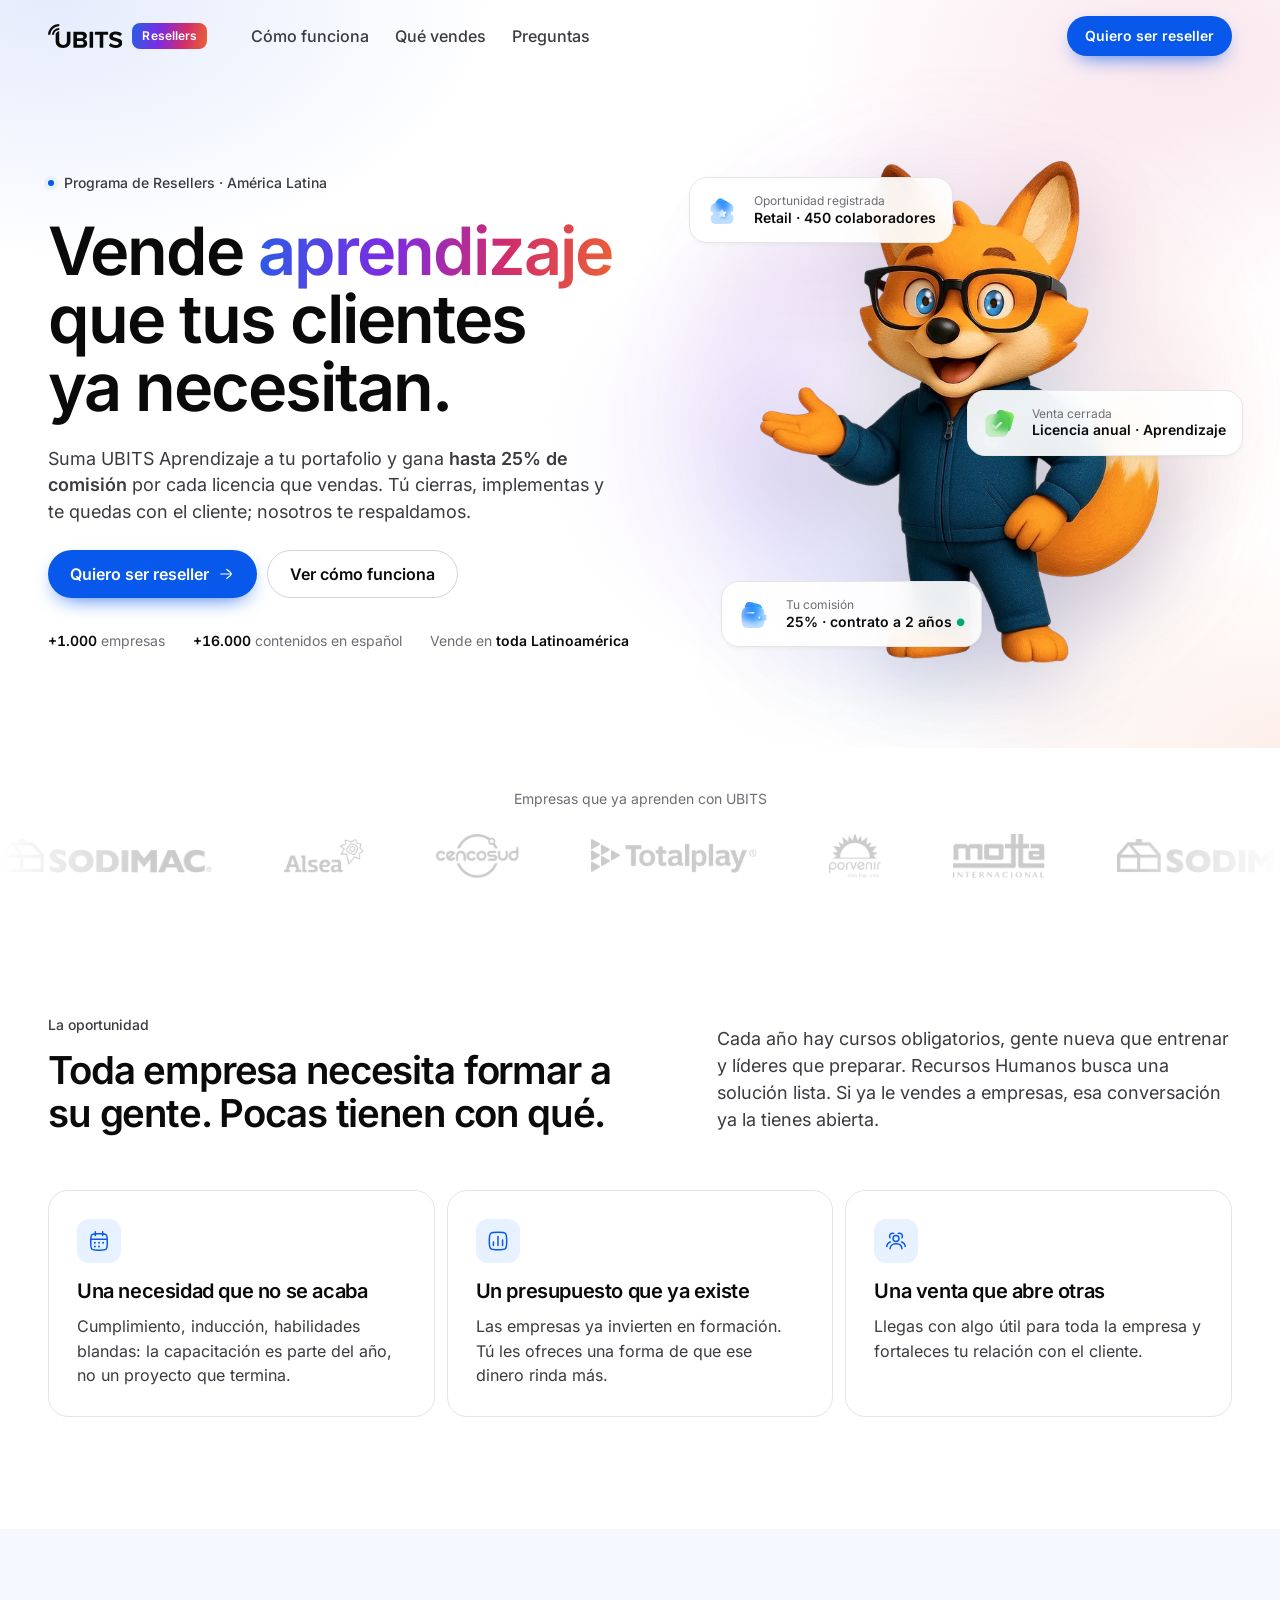
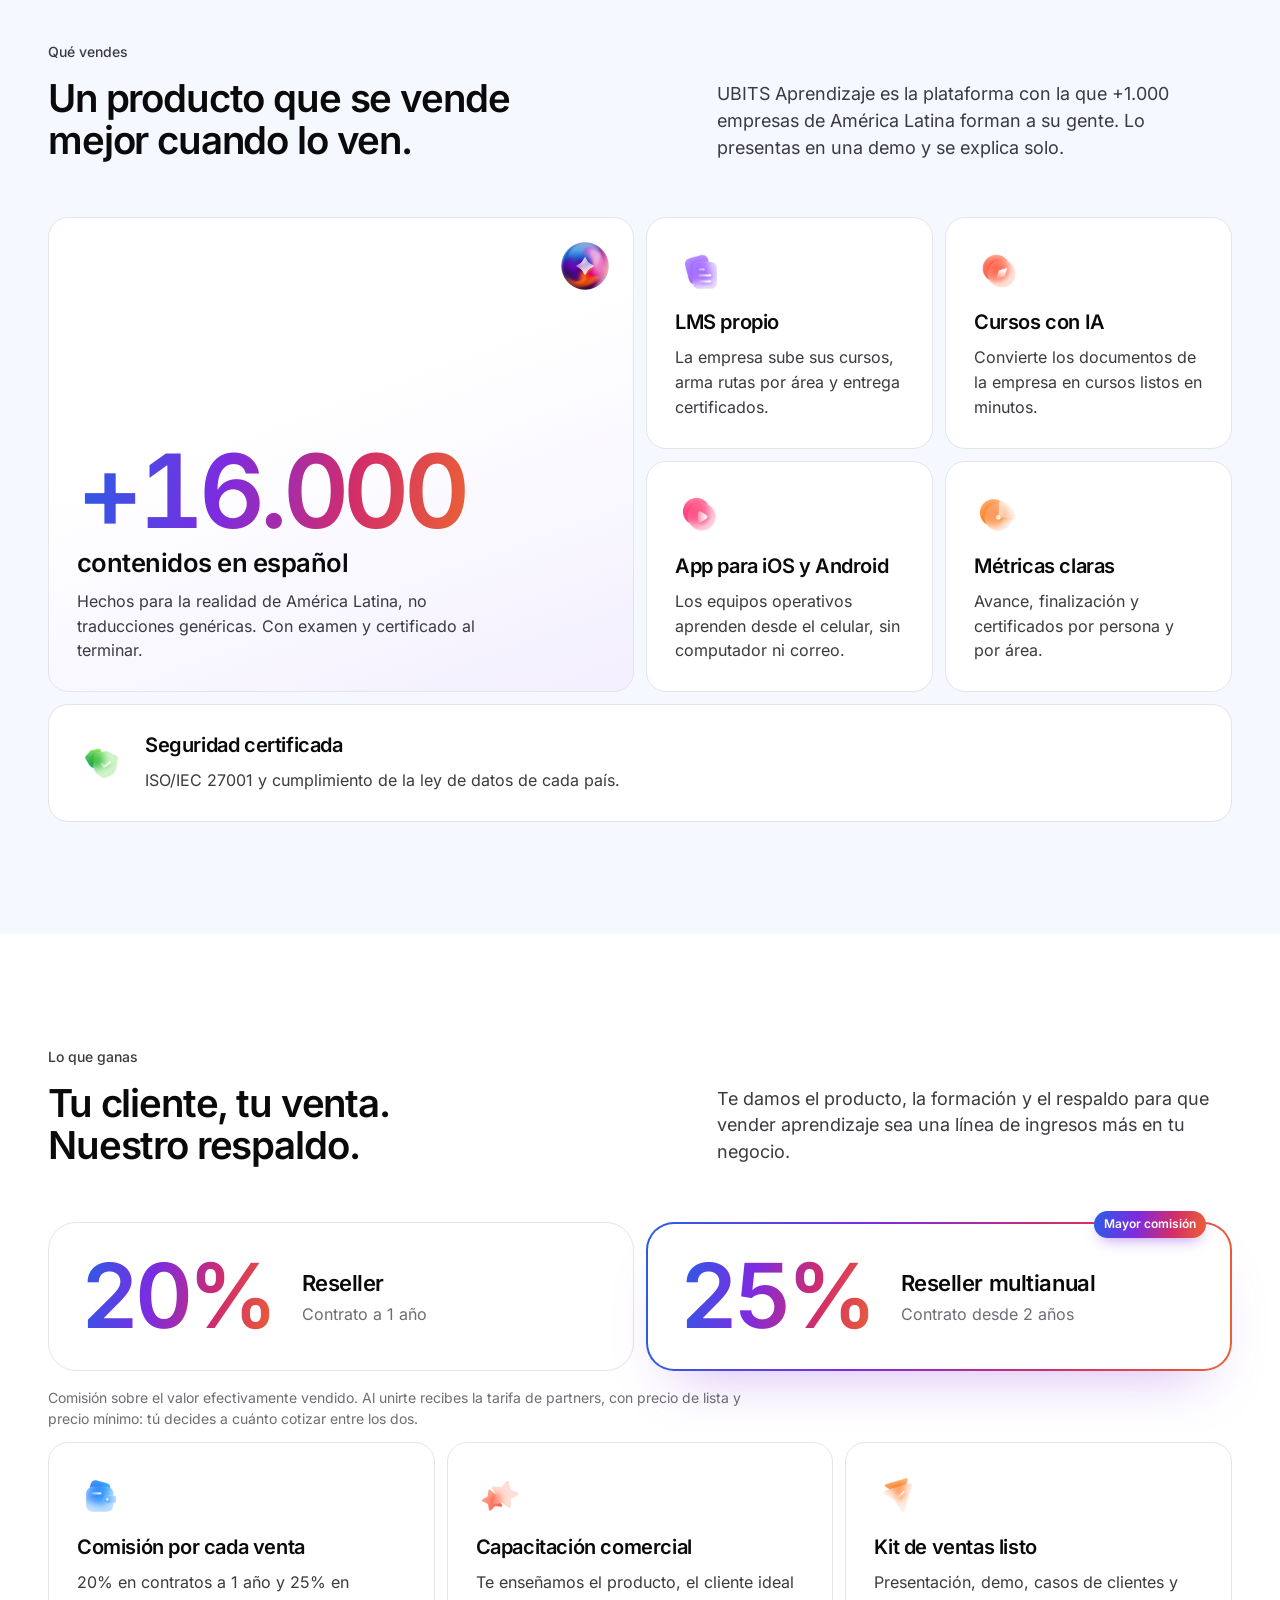
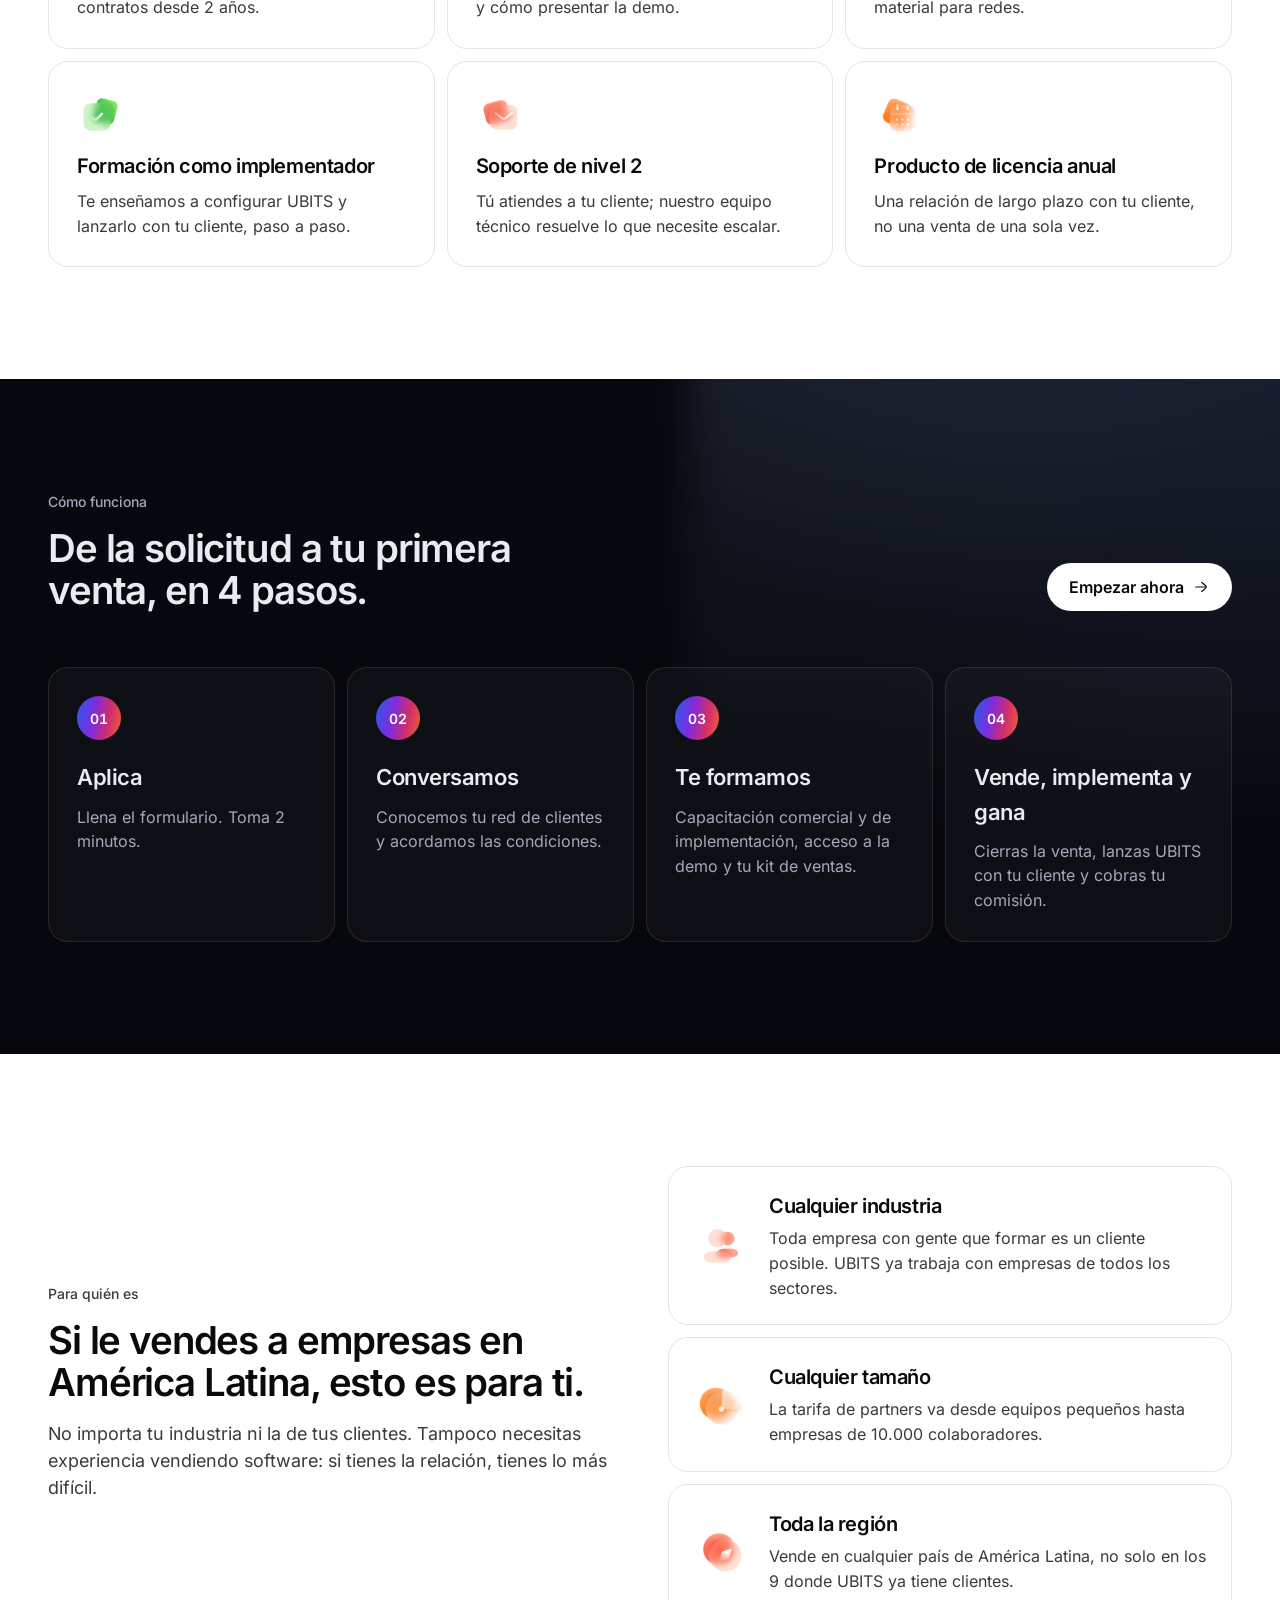
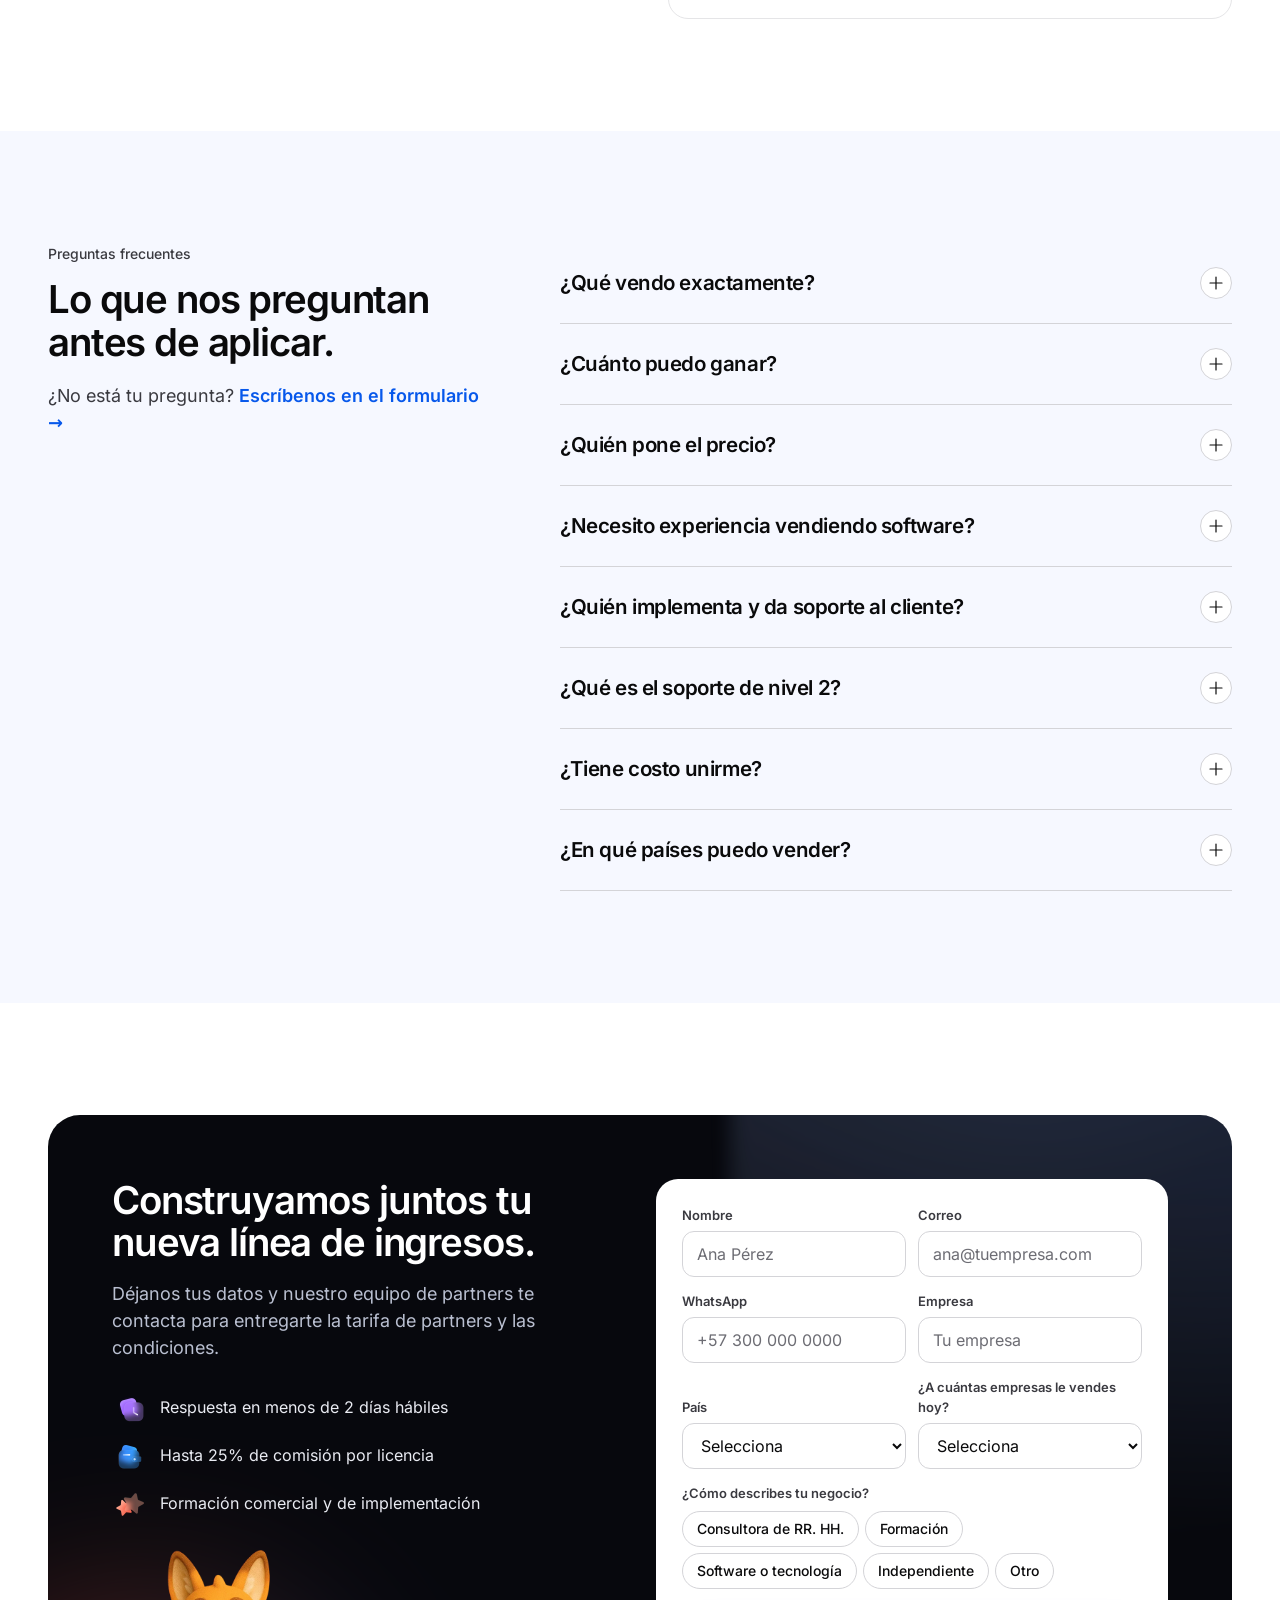
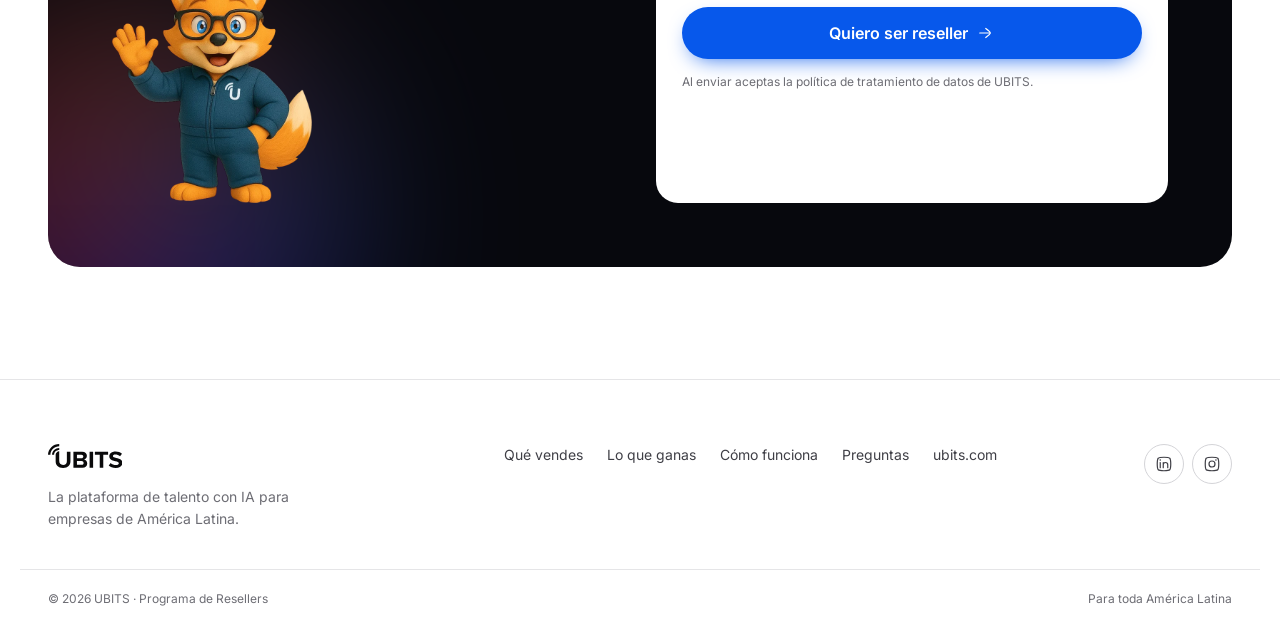
==== site/index.html @ 44e98bbc "Landing del Programa de Resellers UBITS y pieza para redes Página estática lista para Netlify (publi" ====
<!doctype html>
<html lang="es">
<head>
<meta charset="utf-8">
<meta name="viewport" content="width=device-width,initial-scale=1,viewport-fit=cover">
<title>Programa de Resellers UBITS | Gana hasta 25% vendiendo aprendizaje</title>
<meta name="description" content="Suma UBITS Aprendizaje a tu portafolio: +16.000 contenidos en español, LMS propio y app. Gana hasta 25% de comisión por cada licencia que vendas.">
<meta property="og:type" content="website">
<meta property="og:title" content="Programa de Resellers UBITS">
<meta property="og:description" content="Vende aprendizaje que tus clientes ya necesitan y gana hasta 25% de comisión.">
<meta property="og:image" content="/img/og.png">
<meta name="twitter:card" content="summary_large_image">
<meta name="theme-color" content="#ffffff">
<link rel="icon" href="img/brand/favicon.svg" type="image/svg+xml">
<link rel="preload" href="fonts/inter-latin-wght-normal.woff2" as="font" type="font/woff2" crossorigin>
<link rel="stylesheet" href="css/site.css">
</head>
<body>
<svg width="0" height="0" style="position:absolute" aria-hidden="true">
  <symbol id="logo" viewBox="0 0 99.201 32"><path fill="currentColor" d="M14.9724 0V3.10208C11.8558 3.10208 8.86672 4.29447 6.66289 6.41695C4.45907 8.53943 3.22097 11.4181 3.22097 14.4198H0C0 10.5954 1.57745 6.92768 4.38533 4.22345C7.1932 1.51922 11.0015 0 14.9724 0ZM14.9722 5.18599C12.4292 5.18599 9.99039 6.1589 8.19223 7.89068C6.39407 9.62247 5.38387 11.9713 5.38387 14.4204H8.13865C8.13865 12.6748 8.85855 11.0006 10.14 9.76613C11.4215 8.53163 13.1597 7.83788 14.9722 7.83745V5.18599ZM14.9727 9.82667V22.4782C14.9727 25.9395 16.6679 27.982 20.1059 27.982C23.4845 27.982 25.173 25.9395 25.173 22.9746V10.3442H29.935V23.1019C29.935 28.3967 26.7886 32 20.1025 32C13.3469 32 10.2006 28.364 10.2006 23.133V14.4194C10.2006 13.2013 10.703 12.0331 11.5973 11.1718C12.4916 10.3105 13.7045 9.82667 14.9693 9.82667H14.9727ZM68.9796 31.6184V14.3316H62.5224V10.3446H80.1395V14.3316H73.7145V31.6184H68.9796ZM86.7718 27.3049C85.5651 26.8115 84.475 26.0873 83.5675 25.1762L80.989 28.613C83.0708 30.6228 86.1222 31.9943 90.3603 31.9943C96.3191 31.9943 99.201 29.0604 99.201 25.1697C99.201 20.448 94.5662 19.3966 90.9232 18.5982C88.3701 18.0317 86.5155 17.5843 86.5155 16.1492C86.5155 14.8741 87.6412 13.981 89.7602 13.981C91.9132 13.981 94.2967 14.7141 96.0852 16.3092L98.701 12.9916C96.5158 11.0471 93.6017 10.0267 90.0908 10.0267C84.8932 10.0267 81.7129 12.8969 81.7129 16.4365C81.7129 21.1245 86.224 22.1192 89.8106 22.9101L89.9586 22.9428C92.5082 23.5175 94.4289 24.0595 94.4289 25.6546C94.4289 26.8661 93.1711 28.0465 90.5875 28.0465C89.2766 28.0505 87.9785 27.7982 86.7718 27.3049ZM60.156 10.3446H55.4534V31.6167H60.156V10.3446ZM33.8867 10.3446V31.6184L45.8721 31.6135C50.078 31.6135 52.2971 29.0616 52.2971 25.8714C52.2971 23.1987 50.4103 20.9978 48.059 20.6468C50.1458 20.2321 51.8682 18.446 51.8682 15.7668C51.8682 12.9275 49.7152 10.3446 45.5093 10.3446H33.8867ZM44.4837 18.8917H38.5893V14.2043H44.4837C46.0721 14.2043 47.0655 15.2263 47.0655 16.5325C47.0655 17.9039 46.0721 18.8917 44.4837 18.8917ZM44.6481 27.7587H38.5893V22.7513H44.6481C46.5027 22.7513 47.4961 23.8991 47.4961 25.2395C47.4961 26.7693 46.4366 27.7587 44.6481 27.7587Z"/></symbol>
  <symbol id="i-arrow" viewBox="0 0 24 24"><path d="M18.5 12L4.99997 12" stroke="currentColor" stroke-linecap="round" stroke-linejoin="round" stroke-width="1.6"/><path d="M13 18C13 18 19 13.5811 19 12C19 10.4188 13 6 13 6" stroke="currentColor" stroke-linecap="round" stroke-linejoin="round" stroke-width="1.6"/></symbol>
  <symbol id="i-plus" viewBox="0 0 24 24"><path d="M12 4V20M20 12H4" stroke="currentColor" stroke-linecap="round" stroke-linejoin="round" stroke-width="1.6"/></symbol>
  <symbol id="i-menu" viewBox="0 0 24 24"><path d="M4 5L20 5" stroke="currentColor" stroke-linecap="round" stroke-linejoin="round" stroke-width="1.6"/><path d="M4 12L20 12" stroke="currentColor" stroke-linecap="round" stroke-linejoin="round" stroke-width="1.6"/><path d="M4 19L20 19" stroke="currentColor" stroke-linecap="round" stroke-linejoin="round" stroke-width="1.6"/></symbol>
  <symbol id="i-x" viewBox="0 0 24 24"><path d="M18 6L6.00081 17.9992M17.9992 18L6 6.00085" stroke="currentColor" stroke-linecap="round" stroke-linejoin="round" stroke-width="1.6"/></symbol>
  <symbol id="i-cal" viewBox="0 0 24 24"><path d="M16 2V6M8 2V6" stroke="currentColor" stroke-linecap="round" stroke-linejoin="round" stroke-width="1.6"/><path d="M13 4H11C7.22876 4 5.34315 4 4.17157 5.17157C3 6.34315 3 8.22876 3 12V14C3 17.7712 3 19.6569 4.17157 20.8284C5.34315 22 7.22876 22 11 22H13C16.7712 22 18.6569 22 19.8284 20.8284C21 19.6569 21 17.7712 21 14V12C21 8.22876 21 6.34315 19.8284 5.17157C18.6569 4 16.7712 4 13 4Z" stroke="currentColor" stroke-linecap="round" stroke-linejoin="round" stroke-width="1.6"/><path d="M3 10H21" stroke="currentColor" stroke-linecap="round" stroke-linejoin="round" stroke-width="1.6"/><path d="M12.1258 14H12.0008M12.1258 18H12.0008M7.625 14H7.5M7.625 18H7.5M16.625 14H16.5M12.2508 14C12.2508 14.1381 12.1389 14.25 12.0008 14.25C11.8628 14.25 11.7508 14.1381 11.7508 14C11.7508 13.8619 11.8628 13.75 12.0008 13.75C12.1389 13.75 12.2508 13.8619 12.2508 14ZM12.2508 18C12.2508 18.1381 12.1389 18.25 12.0008 18.25C11.8628 18.25 11.7508 18.1381 11.7508 18C11.7508 17.8619 11.8628 17.75 12.0008 17.75C12.1389 17.75 12.2508 17.8619 12.2508 18ZM7.75 14C7.75 14.1381 7.63807 14.25 7.5 14.25C7.36193 14.25 7.25 14.1381 7.25 14C7.25 13.8619 7.36193 13.75 7.5 13.75C7.63807 13.75 7.75 13.8619 7.75 14ZM7.75 18C7.75 18.1381 7.63807 18.25 7.5 18.25C7.36193 18.25 7.25 18.1381 7.25 18C7.25 17.8619 7.36193 17.75 7.5 17.75C7.63807 17.75 7.75 17.8619 7.75 18ZM16.75 14C16.75 14.1381 16.6381 14.25 16.5 14.25C16.3619 14.25 16.25 14.1381 16.25 14C16.25 13.8619 16.3619 13.75 16.5 13.75C16.6381 13.75 16.75 13.8619 16.75 14Z" stroke="currentColor" stroke-linecap="round" stroke-linejoin="round" stroke-width="1.6"/></symbol>
  <symbol id="i-chart" viewBox="0 0 24 24"><path d="M7 17L7 13" stroke="currentColor" stroke-linecap="round" stroke-width="1.6"/><path d="M12 17L12 7" stroke="currentColor" stroke-linecap="round" stroke-width="1.6"/><path d="M17 17L17 11" stroke="currentColor" stroke-linecap="round" stroke-width="1.6"/><path d="M2.5 12C2.5 7.52166 2.5 5.28249 3.89124 3.89124C5.28249 2.5 7.52166 2.5 12 2.5C16.4783 2.5 18.7175 2.5 20.1088 3.89124C21.5 5.28249 21.5 7.52166 21.5 12C21.5 16.4783 21.5 18.7175 20.1088 20.1088C18.7175 21.5 16.4783 21.5 12 21.5C7.52166 21.5 5.28249 21.5 3.89124 20.1088C2.5 18.7175 2.5 16.4783 2.5 12Z" stroke="currentColor" stroke-linejoin="round" stroke-width="1.6"/></symbol>
  <symbol id="i-users" viewBox="0 0 24 24"><path d="M18.4995 20.5C18.2663 17.5685 15.8417 15.2477 12.808 15.0521L11.9995 15C11.7107 15.0076 11.4416 15.0178 11.1877 15.0298C8.18075 15.1723 5.7304 17.5974 5.49951 20.5" stroke="currentColor" stroke-linecap="round" stroke-linejoin="round" stroke-width="1.6"/><path d="M15.2495 9.25C15.2495 11.0449 13.7944 12.5 11.9995 12.5C10.2046 12.5 8.74952 11.0449 8.74952 9.25C8.74952 7.45507 10.2046 6 11.9995 6C13.7944 6 15.2495 7.45507 15.2495 9.25Z" stroke="currentColor" stroke-linecap="round" stroke-linejoin="round" stroke-width="1.6"/><path d="M5.50249 8.5C5.17908 7.99485 4.99158 7.39432 4.99158 6.75C4.99158 4.95507 6.44665 3.5 8.24157 3.5C8.68752 3.5 9.1125 3.58982 9.49939 3.75235" stroke="currentColor" stroke-linecap="round" stroke-linejoin="round" stroke-width="1.6"/><path d="M18.4963 8.5C18.8197 7.99485 19.0072 7.39432 19.0072 6.75C19.0072 4.95507 17.5521 3.5 15.7572 3.5C15.3113 3.5 14.8863 3.58982 14.4994 3.75235" stroke="currentColor" stroke-linecap="round" stroke-linejoin="round" stroke-width="1.6"/><path d="M22.0007 17.9996C21.8208 15.7374 19.9995 13.5 17.9995 13" stroke="currentColor" stroke-linecap="round" stroke-linejoin="round" stroke-width="1.6"/><path d="M1.99927 17.9996C2.17923 15.7374 4.00049 13.5 6.00049 13" stroke="currentColor" stroke-linecap="round" stroke-linejoin="round" stroke-width="1.6"/></symbol>
  <symbol id="i-linkedin" viewBox="0 0 24 24"><path d="M7 10V17" stroke="currentColor" stroke-linecap="round" stroke-linejoin="round" stroke-width="1.6"/><path d="M11 13V17M11 13C11 11.3431 12.3431 10 14 10C15.6569 10 17 11.3431 17 13V17M11 13V10" stroke="currentColor" stroke-linecap="round" stroke-linejoin="round" stroke-width="1.6"/><path d="M7.125 6.75H7M7.25 6.75C7.25 6.88807 7.13807 7 7 7C6.86193 7 6.75 6.88807 6.75 6.75C6.75 6.61193 6.86193 6.5 7 6.5C7.13807 6.5 7.25 6.61193 7.25 6.75Z" stroke="currentColor" stroke-linecap="round" stroke-linejoin="round" stroke-width="1.6"/><path d="M3 12C3 7.75736 3 5.63604 4.31802 4.31802C5.63604 3 7.75736 3 12 3C16.2426 3 18.364 3 19.682 4.31802C21 5.63604 21 7.75736 21 12C21 16.2426 21 18.364 19.682 19.682C18.364 21 16.2426 21 12 21C7.75736 21 5.63604 21 4.31802 19.682C3 18.364 3 16.2426 3 12Z" stroke="currentColor" stroke-linecap="round" stroke-linejoin="round" stroke-width="1.6"/></symbol>
  <symbol id="i-instagram" viewBox="0 0 24 24"><path d="M3 12C3 7.75736 3 5.63604 4.31802 4.31802C5.63604 3 7.75736 3 12 3C16.2426 3 18.364 3 19.682 4.31802C21 5.63604 21 7.75736 21 12C21 16.2426 21 18.364 19.682 19.682C18.364 21 16.2426 21 12 21C7.75736 21 5.63604 21 4.31802 19.682C3 18.364 3 16.2426 3 12Z" stroke="currentColor" stroke-linecap="round" stroke-linejoin="round" stroke-width="1.6"/><path d="M16 12C16 14.2091 14.2091 16 12 16C9.79086 16 8 14.2091 8 12C8 9.79086 9.79086 8 12 8C14.2091 8 16 9.79086 16 12Z" stroke="currentColor" stroke-linecap="round" stroke-linejoin="round" stroke-width="1.6"/><path d="M17.3748 6.75024H17.2498M17.4998 6.75024C17.4998 6.88832 17.3878 7.00024 17.2498 7.00024C17.1117 7.00024 16.9998 6.88832 16.9998 6.75024C16.9998 6.61217 17.1117 6.50024 17.2498 6.50024C17.3878 6.50024 17.4998 6.61217 17.4998 6.75024Z" stroke="currentColor" stroke-linecap="round" stroke-linejoin="round" stroke-width="1.6"/></symbol>
</svg>

<a class="skip" href="#main">Saltar al contenido</a>

<header class="site-h" id="hdr">
  <div class="wrap hbar">
    <a href="#top" class="logo" aria-label="UBITS Resellers, inicio"><svg viewBox="0 0 99.201 32"><use href="#logo"/></svg><span class="tag">Resellers</span></a>
    <nav class="nav" aria-label="Principal">
      <a href="#como-funciona">Cómo funciona</a>
      <a href="#que-vendes">Qué vendes</a>
      <a href="#preguntas">Preguntas</a>
    </nav>
    <div class="hact">
      <a href="#aplica" class="btn btn-primary btn-sm">Quiero ser reseller</a>
      <button class="burger" id="burger" aria-label="Abrir menú" aria-expanded="false" aria-controls="drawer"><svg class="i"><use href="#i-menu"/></svg></button>
    </div>
  </div>
</header>

<div class="drawer" id="drawer" aria-hidden="true">
  <div class="top">
    <span class="logo"><svg viewBox="0 0 99.201 32"><use href="#logo"/></svg><span class="tag">Resellers</span></span>
    <button class="burger" id="drawerX" aria-label="Cerrar menú"><svg class="i"><use href="#i-x"/></svg></button>
  </div>
  <nav aria-label="Móvil">
    <a href="#como-funciona">Cómo funciona</a>
    <a href="#que-vendes">Qué vendes</a>
    <a href="#lo-que-ganas">Lo que ganas</a>
    <a href="#preguntas">Preguntas</a>
  </nav>
  <a href="#aplica" class="btn btn-primary">Quiero ser reseller <svg class="i"><use href="#i-arrow"/></svg></a>
</div>

<main id="main">

<!-- ============ HERO ============ -->
<section class="hero" id="top">
  <div class="wrap hero-grid">
    <div class="hero-copy">
      <span class="kicker"><span class="dot"></span>Programa de Resellers · América Latina</span>
      <h1 class="display h-xl">Vende <span class="grad">aprendizaje</span> que tus clientes ya necesitan.</h1>
      <p class="lede">Suma UBITS Aprendizaje a tu portafolio y gana <b>hasta 25% de comisión</b> por cada licencia que vendas. Tú cierras, implementas y te quedas con el cliente; nosotros te respaldamos.</p>
      <div class="hero-ctas">
        <a href="#aplica" class="btn btn-primary">Quiero ser reseller <svg class="i"><use href="#i-arrow"/></svg></a>
        <a href="#como-funciona" class="btn btn-ghost">Ver cómo funciona</a>
      </div>
      <ul class="proof">
        <li><b class="num">+1.000</b> empresas</li>
        <li><b class="num">+16.000</b> contenidos en español</li>
        <li>Vende en <b>toda Latinoamérica</b></li>
      </ul>
    </div>

    <div class="hero-art" aria-hidden="true">
      <div class="halo"></div>
      <img class="bitto" src="img/brand/bitto-presenta.webp" alt="" width="560" height="720">
      <div class="float f1">
        <img src="img/glass/glass-ticket-star.png" alt="">
        <div><small>Oportunidad registrada</small><b>Retail · 450 colaboradores</b></div>
      </div>
      <div class="float f2">
        <img src="img/glass/glass-tick.png" alt="">
        <div><small>Venta cerrada</small><b>Licencia anual · Aprendizaje</b></div>
      </div>
      <div class="float f3">
        <img src="img/glass/glass-wallet.png" alt="">
        <div><small>Tu comisión</small><b>25% · contrato a 2 años <span class="ok">●</span></b></div>
      </div>
    </div>
  </div>
</section>

<!-- ============ LOGOS ============ -->
<section class="logos" aria-label="Clientes de UBITS">
  <p>Empresas que ya aprenden con UBITS</p>
  <div class="marq"><div class="marq-track">
    <img src="img/logos/Sodimac.png" alt="Sodimac"><img src="img/logos/Alsea.png" alt="Alsea"><img src="img/logos/Cencosud.png" alt="Cencosud" class="tall"><img src="img/logos/Totalplay.png" alt="Totalplay"><img src="img/logos/Porvenir.png" alt="Porvenir" class="tall"><img src="img/logos/Motta.png" alt="Motta" class="tall">
    <img src="img/logos/Sodimac.png" alt="" aria-hidden="true"><img src="img/logos/Alsea.png" alt="" aria-hidden="true"><img src="img/logos/Cencosud.png" alt="" aria-hidden="true" class="tall"><img src="img/logos/Totalplay.png" alt="" aria-hidden="true"><img src="img/logos/Porvenir.png" alt="" aria-hidden="true" class="tall"><img src="img/logos/Motta.png" alt="" aria-hidden="true" class="tall">
  </div></div>
</section>

<!-- ============ OPORTUNIDAD ============ -->
<section class="sec" id="oportunidad">
  <div class="wrap">
    <div class="sec-head" data-rise>
      <div><span class="kicker">La oportunidad</span><h2 class="display h-lg">Toda empresa necesita formar a su gente. Pocas tienen con qué.</h2></div>
      <p class="lede">Cada año hay cursos obligatorios, gente nueva que entrenar y líderes que preparar. Recursos Humanos busca una solución lista. Si ya le vendes a empresas, esa conversación ya la tienes abierta.</p>
    </div>
    <div class="cards c3">
      <article class="card" data-rise><span class="ic"><svg class="i"><use href="#i-cal"/></svg></span><h3>Una necesidad que no se acaba</h3><p>Cumplimiento, inducción, habilidades blandas: la capacitación es parte del año, no un proyecto que termina.</p></article>
      <article class="card" data-rise><span class="ic"><svg class="i"><use href="#i-chart"/></svg></span><h3>Un presupuesto que ya existe</h3><p>Las empresas ya invierten en formación. Tú les ofreces una forma de que ese dinero rinda más.</p></article>
      <article class="card" data-rise><span class="ic"><svg class="i"><use href="#i-users"/></svg></span><h3>Una venta que abre otras</h3><p>Llegas con algo útil para toda la empresa y fortaleces tu relación con el cliente.</p></article>
    </div>
  </div>
</section>

<!-- ============ QUÉ VENDES ============ -->
<section class="sec soft" id="que-vendes">
  <div class="wrap">
    <div class="sec-head" data-rise>
      <div><span class="kicker">Qué vendes</span><h2 class="display h-lg">Un producto que se vende mejor cuando lo ven.</h2></div>
      <p class="lede">UBITS Aprendizaje es la plataforma con la que +1.000 empresas de América Latina forman a su gente. Lo presentas en una demo y se explica solo.</p>
    </div>
    <div class="feat-grid">
      <article class="feat big" data-rise>
        <div class="big-num num"><span class="grad">+16.000</span></div>
        <h3>contenidos en español</h3>
        <p>Hechos para la realidad de América Latina, no traducciones genéricas. Con examen y certificado al terminar.</p>
        <img class="big-orb" src="img/brand/orb-Dcge-bvz.png" alt="" aria-hidden="true">
      </article>
      <article class="feat" data-rise><img src="img/glass/glass-document.png" alt=""><h3>LMS propio</h3><p>La empresa sube sus cursos, arma rutas por área y entrega certificados.</p></article>
      <article class="feat" data-rise><img src="img/glass/glass-discovery.png" alt=""><h3>Cursos con IA</h3><p>Convierte los documentos de la empresa en cursos listos en minutos.</p></article>
      <article class="feat" data-rise><img src="img/glass/glass-play.png" alt=""><h3>App para iOS y Android</h3><p>Los equipos operativos aprenden desde el celular, sin computador ni correo.</p></article>
      <article class="feat" data-rise><img src="img/glass/glass-graph.png" alt=""><h3>Métricas claras</h3><p>Avance, finalización y certificados por persona y por área.</p></article>
      <article class="feat wide" data-rise><img src="img/glass/glass-shield-done.png" alt=""><h3>Seguridad certificada</h3><p>ISO/IEC 27001 y cumplimiento de la ley de datos de cada país.</p></article>
    </div>
  </div>
</section>

<!-- ============ LO QUE GANAS ============ -->
<section class="sec" id="lo-que-ganas">
  <div class="wrap">
    <div class="sec-head" data-rise>
      <div><span class="kicker">Lo que ganas</span><h2 class="display h-lg">Tu cliente, tu venta. Nuestro respaldo.</h2></div>
      <p class="lede">Te damos el producto, la formación y el respaldo para que vender aprendizaje sea una línea de ingresos más en tu negocio.</p>
    </div>
    <div class="comm" data-rise>
      <div class="comm-card"><span class="pct num"><span class="grad">20%</span></span><div><b>Reseller</b><p>Contrato a 1 año</p></div></div>
      <div class="comm-card hi"><span class="badge">Mayor comisión</span><span class="pct num"><span class="grad">25%</span></span><div><b>Reseller multianual</b><p>Contrato desde 2 años</p></div></div>
      <p class="comm-note">Comisión sobre el valor efectivamente vendido. Al unirte recibes la tarifa de partners, con precio de lista y precio mínimo: tú decides a cuánto cotizar entre los dos.</p>
    </div>
    <div class="cards c3">
      <article class="card" data-rise><img src="img/glass/glass-wallet.png" alt=""><h3>Comisión por cada venta</h3><p>20% en contratos a 1 año y 25% en contratos desde 2 años.</p></article>
      <article class="card" data-rise><img src="img/glass/glass-star.png" alt=""><h3>Capacitación comercial</h3><p>Te enseñamos el producto, el cliente ideal y cómo presentar la demo.</p></article>
      <article class="card" data-rise><img src="img/glass/glass-send.png" alt=""><h3>Kit de ventas listo</h3><p>Presentación, demo, casos de clientes y material para redes.</p></article>
      <article class="card" data-rise><img src="img/glass/glass-tick.png" alt=""><h3>Formación como implementador</h3><p>Te enseñamos a configurar UBITS y lanzarlo con tu cliente, paso a paso.</p></article>
      <article class="card" data-rise><img src="img/glass/glass-message.png" alt=""><h3>Soporte de nivel 2</h3><p>Tú atiendes a tu cliente; nuestro equipo técnico resuelve lo que necesite escalar.</p></article>
      <article class="card" data-rise><img src="img/glass/glass-calendar.png" alt=""><h3>Producto de licencia anual</h3><p>Una relación de largo plazo con tu cliente, no una venta de una sola vez.</p></article>
    </div>
  </div>
</section>

<!-- ============ CÓMO FUNCIONA ============ -->
<section class="sec dark" id="como-funciona">
  <div class="wrap">
    <div class="sec-head" data-rise>
      <div><span class="kicker">Cómo funciona</span><h2 class="display h-lg">De la solicitud a tu primera venta, en 4 pasos.</h2></div>
      <a href="#aplica" class="btn btn-light">Empezar ahora <svg class="i"><use href="#i-arrow"/></svg></a>
    </div>
    <ol class="steps">
      <li data-rise><span class="n num">01</span><h3>Aplica</h3><p>Llena el formulario. Toma 2 minutos.</p></li>
      <li data-rise><span class="n num">02</span><h3>Conversamos</h3><p>Conocemos tu red de clientes y acordamos las condiciones.</p></li>
      <li data-rise><span class="n num">03</span><h3>Te formamos</h3><p>Capacitación comercial y de implementación, acceso a la demo y tu kit de ventas.</p></li>
      <li data-rise><span class="n num">04</span><h3>Vende, implementa y gana</h3><p>Cierras la venta, lanzas UBITS con tu cliente y cobras tu comisión.</p></li>
    </ol>
  </div>
</section>

<!-- ============ PARA QUIÉN ============ -->
<section class="sec" id="para-quien">
  <div class="wrap who">
    <div data-rise>
      <span class="kicker">Para quién es</span>
      <h2 class="display h-lg">Si le vendes a empresas en América Latina, esto es para ti.</h2>
      <p class="lede">No importa tu industria ni la de tus clientes. Tampoco necesitas experiencia vendiendo software: si tienes la relación, tienes lo más difícil.</p>
    </div>
    <ul class="reach" data-rise>
      <li><img src="img/glass/glass-profile.png" alt=""><div><h3>Cualquier industria</h3><p>Toda empresa con gente que formar es un cliente posible. UBITS ya trabaja con empresas de todos los sectores.</p></div></li>
      <li><img src="img/glass/glass-graph.png" alt=""><div><h3>Cualquier tamaño</h3><p>La tarifa de partners va desde equipos pequeños hasta empresas de 10.000 colaboradores.</p></div></li>
      <li><img src="img/glass/glass-discovery.png" alt=""><div><h3>Toda la región</h3><p>Vende en cualquier país de América Latina, no solo en los 9 donde UBITS ya tiene clientes.</p></div></li>
    </ul>
  </div>
</section>

<!-- ============ PREGUNTAS ============ -->
<section class="sec soft" id="preguntas">
  <div class="wrap faq-grid">
    <div data-rise>
      <span class="kicker">Preguntas frecuentes</span>
      <h2 class="display h-lg">Lo que nos preguntan antes de aplicar.</h2>
      <p class="lede" style="margin-top:20px">¿No está tu pregunta? <a href="#aplica" class="link">Escríbenos en el formulario →</a></p>
    </div>
    <div class="qa-list">
      <details><summary>¿Qué vendo exactamente? <span class="pm"><svg class="i"><use href="#i-plus"/></svg></span></summary><div class="ans"><p>UBITS Aprendizaje: el catálogo de +16.000 contenidos, el LMS para cursos propios, la creación de cursos con IA y la app. Es una licencia anual por empresa.</p></div></details>
      <details><summary>¿Cuánto puedo ganar? <span class="pm"><svg class="i"><use href="#i-plus"/></svg></span></summary><div class="ans"><p>Ganas 20% de comisión en contratos a 1 año y 25% en contratos multianuales, desde 2 años. Se calcula sobre el valor efectivamente vendido.</p></div></details>
      <details><summary>¿Quién pone el precio? <span class="pm"><svg class="i"><use href="#i-plus"/></svg></span></summary><div class="ans"><p>Tú. Te damos una tarifa de partners con precio de lista y precio mínimo por número de usuarios. Cotizas entre los dos; por debajo del mínimo no se cotiza.</p></div></details>
      <details><summary>¿Necesito experiencia vendiendo software? <span class="pm"><svg class="i"><use href="#i-plus"/></svg></span></summary><div class="ans"><p>No. Si ya le vendes a empresas, tienes lo más difícil: la relación. Nosotros te enseñamos el producto, cómo venderlo y cómo implementarlo.</p></div></details>
      <details><summary>¿Quién implementa y da soporte al cliente? <span class="pm"><svg class="i"><use href="#i-plus"/></svg></span></summary><div class="ans"><p>Tú. Te formamos para configurar la plataforma y lanzarla con tu cliente, y eres su primer punto de contacto. Para lo que necesite escalar, UBITS te respalda con soporte de nivel 2.</p></div></details>
      <details><summary>¿Qué es el soporte de nivel 2? <span class="pm"><svg class="i"><use href="#i-plus"/></svg></span></summary><div class="ans"><p>Tú resuelves las dudas del día a día de tu cliente: accesos, usuarios, cómo publicar un curso. Si aparece algo que no depende de ti, como una falla de la plataforma, lo escalas a nuestro equipo técnico y nosotros lo resolvemos.</p></div></details>
      <details><summary>¿Tiene costo unirme? <span class="pm"><svg class="i"><use href="#i-plus"/></svg></span></summary><div class="ans"><p>No. Unirte al programa no tiene costo.</p></div></details>
      <details><summary>¿En qué países puedo vender? <span class="pm"><svg class="i"><use href="#i-plus"/></svg></span></summary><div class="ans"><p>En cualquier país de América Latina. No tienes que limitarte a los 9 donde UBITS ya tiene clientes: vende donde estén los tuyos.</p></div></details>
    </div>
  </div>
</section>

<!-- ============ APLICA ============ -->
<section class="sec" id="aplica">
  <div class="wrap">
    <div class="cta">
      <div class="cta-copy">
        <h2 class="display h-lg">Construyamos juntos tu nueva línea de ingresos.</h2>
        <p class="lede">Déjanos tus datos y nuestro equipo de partners te contacta para entregarte la tarifa de partners y las condiciones.</p>
        <ul>
          <li><img src="img/glass/glass-clock.png" alt="">Respuesta en menos de 2 días hábiles</li>
          <li><img src="img/glass/glass-wallet.png" alt="">Hasta 25% de comisión por licencia</li>
          <li><img src="img/glass/glass-star.png" alt="">Formación comercial y de implementación</li>
        </ul>
        <img class="cta-bitto" src="img/brand/bitto-saluda.webp" alt="" aria-hidden="true">
      </div>

      <form class="apply" id="applyForm" name="resellers" method="POST" action="/gracias.html" data-netlify="true" netlify-honeypot="empresa-web" novalidate>
        <input type="hidden" name="form-name" value="resellers">
        <p class="hp"><label>No llenar <input name="empresa-web" tabindex="-1" autocomplete="off"></label></p>
        <div class="row">
          <label class="f">Nombre<input type="text" name="nombre" autocomplete="name" placeholder="Ana Pérez" required></label>
          <label class="f">Correo<input type="email" name="correo" autocomplete="email" placeholder="ana@tuempresa.com" required></label>
        </div>
        <div class="row">
          <label class="f">WhatsApp<input type="tel" name="whatsapp" autocomplete="tel" placeholder="+57 300 000 0000" required></label>
          <label class="f">Empresa<input type="text" name="empresa" autocomplete="organization" placeholder="Tu empresa" required></label>
        </div>
        <div class="row">
          <label class="f">País<select name="pais" required>
            <option value="">Selecciona</option>
            <option>Argentina</option><option>Bolivia</option><option>Brasil</option><option>Chile</option><option>Colombia</option><option>Costa Rica</option><option>Ecuador</option><option>El Salvador</option><option>Guatemala</option><option>Honduras</option><option>México</option><option>Nicaragua</option><option>Panamá</option><option>Paraguay</option><option>Perú</option><option>Puerto Rico</option><option>República Dominicana</option><option>Uruguay</option><option>Venezuela</option><option>Otro</option>
          </select></label>
          <label class="f">¿A cuántas empresas le vendes hoy?<select name="cartera" required>
            <option value="">Selecciona</option><option>1 – 10</option><option>11 – 50</option><option>51 – 200</option><option>Más de 200</option>
          </select></label>
        </div>
        <fieldset>
          <legend>¿Cómo describes tu negocio?</legend>
          <div class="int">
            <label><input type="radio" name="perfil" value="Consultora de RR. HH." required>Consultora de RR. HH.</label>
            <label><input type="radio" name="perfil" value="Formación">Formación</label>
            <label><input type="radio" name="perfil" value="Software o tecnología">Software o tecnología</label>
            <label><input type="radio" name="perfil" value="Independiente">Independiente</label>
            <label><input type="radio" name="perfil" value="Otro">Otro</label>
          </div>
        </fieldset>
        <button class="btn btn-primary" type="submit">Quiero ser reseller <svg class="i"><use href="#i-arrow"/></svg></button>
        <p class="fine" id="formMsg" role="status" aria-live="polite">Al enviar aceptas la política de tratamiento de datos de UBITS.</p>
      </form>
    </div>
  </div>
</section>
</main>

<footer class="foot">
  <div class="wrap fgrid">
    <div class="b">
      <span class="logo"><svg viewBox="0 0 99.201 32"><use href="#logo"/></svg></span>
      <p>La plataforma de talento con IA para empresas de América Latina.</p>
    </div>
    <nav aria-label="Pie">
      <a href="#que-vendes">Qué vendes</a>
      <a href="#lo-que-ganas">Lo que ganas</a>
      <a href="#como-funciona">Cómo funciona</a>
      <a href="#preguntas">Preguntas</a>
      <a href="https://ubits.com" target="_blank" rel="noopener">ubits.com</a>
    </nav>
    <div class="social" aria-label="Redes sociales de UBITS">
      <a href="https://www.linkedin.com/school/ubitslearning/" target="_blank" rel="noopener" aria-label="UBITS en LinkedIn"><svg class="i"><use href="#i-linkedin"/></svg></a>
      <a href="https://www.instagram.com/ubits.ai/" target="_blank" rel="noopener" aria-label="UBITS en Instagram"><svg class="i"><use href="#i-instagram"/></svg></a>
    </div>
  </div>
  <div class="wrap fbot"><span>© 2026 UBITS · Programa de Resellers</span><span>Para toda América Latina</span></div>
</footer>

<script src="js/site.js"></script>
</body>
</html>
---- site/css/site.css ----
/* UBITS · Programa de Resellers
   Tokens y componentes tomados de ubits-web (site/css/site.css): botones, kicker, sec-head, logos, FAQ, CTA y pie.
   El degradado IA (azul → morado → rosa → naranja) marca la campaña de resellers, igual que la pieza para redes. */
@font-face{font-family:'Inter Variable';font-style:normal;font-display:swap;font-weight:100 900;src:url(../fonts/inter-latin-wght-normal.woff2) format('woff2-variations'),url(../fonts/inter-latin-wght-normal.woff2) format('woff2');unicode-range:U+0000-00FF,U+0131,U+0152-0153,U+02BB-02BC,U+02C6,U+02DA,U+02DC,U+0304,U+0308,U+0329,U+2000-206F,U+20AC,U+2122,U+2191-2193,U+2212,U+2215,U+FEFF,U+FFFD}
:root{
  color-scheme:light;
  --bg:#ffffff; --bg-2:#f5f5f6; --bg-3:#ececee; --wash:#f6f8ff;
  --ink:#0a0a0b; --ink-2:#3a3a40; --mute:#6d6d74; --line:#e5e5e7; --line-2:#d4d4d8;
  --primary:#1f5be8; --primary-ink:#1847c4; --primary-soft:#e8efff;
  --ok:#00a874; --bad:#d4182a;
  --night:#07080d; --night-ink:#e9ebf2; --night-mute:#a3a8ba; --night-line:rgba(255,255,255,.1);
  --ai-1:#285ee6; --ai-2:#7e2be0; --ai-3:#d22d6a; --ai-4:#eb6233;
  --ai:linear-gradient(100deg,var(--ai-1),var(--ai-2) 38%,var(--ai-3) 70%,var(--ai-4));
  --r:14px; --r-lg:20px; --r-xl:28px;
  --sans:'Inter Variable','Inter',system-ui,-apple-system,'Segoe UI',sans-serif;
  --ease-pop:cubic-bezier(.22,1.2,.36,1);
  --ease-out:cubic-bezier(.22,1,.36,1);
  --shadow-1:0 1px 2px rgba(10,10,11,.04),0 1px 1px rgba(10,10,11,.03);
  --shadow-2:0 1px 2px rgba(10,10,11,.05),0 12px 32px -14px rgba(10,10,11,.18);
  --shadow-3:0 2px 4px rgba(10,10,11,.04),0 40px 90px -30px rgba(20,30,70,.35);
  --max:1240px;
}
@supports (color:oklch(0% 0 0)){:root{--primary:oklch(52% .233 261.97);--primary-ink:oklch(45% .22 262);--primary-soft:oklch(95.5% .025 262)}}

*{box-sizing:border-box}
html{-webkit-text-size-adjust:100%;scroll-behavior:smooth;scroll-padding-top:80px}
@media (prefers-reduced-motion:reduce){html{scroll-behavior:auto}}
body{margin:0;background:var(--bg);color:var(--ink);font-family:var(--sans);font-size:16px;line-height:1.55;-webkit-font-smoothing:antialiased;overflow-x:clip}
img{max-width:100%;display:block}
h1,h2,h3,b,strong{font-weight:600}
a{color:inherit}
button{font:inherit;color:inherit;cursor:pointer;background:none;border:0;padding:0}
input,select,textarea{font:inherit}
::placeholder{color:var(--mute);opacity:1}
svg.i{width:18px;height:18px;flex:none;fill:none;stroke:currentColor;stroke-width:1.6;stroke-linecap:round;stroke-linejoin:round}
:focus-visible{outline:2px solid var(--primary);outline-offset:3px;border-radius:8px}
.wrap{max-width:var(--max);margin:0 auto;padding-inline:28px}
@media (max-width:640px){.wrap{padding-inline:16px}}
.num{font-variant-numeric:tabular-nums}
.skip{position:absolute;left:16px;top:-60px;z-index:100;background:var(--ink);color:#fff;padding:10px 14px;border-radius:10px;text-decoration:none}
.skip:focus{top:12px}

/* ---------- tipografía ---------- */
.display{font-weight:600;letter-spacing:-.03em;line-height:1.08;margin:0;text-wrap:balance}
.h-xl{font-size:clamp(40px,5.2vw,68px);line-height:1.02}
.h-lg{font-size:clamp(30px,3vw,42px);line-height:1.1}
.kicker{display:inline-flex;align-items:center;gap:10px;font-size:14px;font-weight:500;color:var(--ink-2)}
.kicker .dot{width:6px;height:6px;border-radius:50%;background:var(--primary);box-shadow:0 0 0 4px var(--primary-soft)}
.lede{font-size:clamp(17px,1.4vw,20px);line-height:1.5;color:var(--ink-2);max-width:52ch;margin:0}
.grad{background:var(--ai);-webkit-background-clip:text;background-clip:text;color:transparent;-webkit-box-decoration-break:clone;box-decoration-break:clone;padding-bottom:.06em}
.link{color:var(--primary);font-weight:600;text-decoration:none}
.link:hover{text-decoration:underline}

/* ---------- botones ---------- */
.btn{display:inline-flex;align-items:center;justify-content:center;gap:8px;height:48px;padding:0 22px;border-radius:999px;font-weight:600;font-size:16px;text-decoration:none;white-space:nowrap;transition:transform .3s var(--ease-pop),background .2s,box-shadow .3s,border-color .2s}
.btn:active{transform:scale(.97)}
.btn-primary{background:var(--primary);color:#fff;box-shadow:0 8px 22px -10px var(--primary)}
.btn-primary:hover{background:var(--primary-ink);box-shadow:0 12px 28px -10px var(--primary)}
.btn .i{transition:transform .3s var(--ease-pop)}
.btn:hover .i{transform:translateX(3px)}
.btn-ghost{border:1px solid var(--line-2);background:rgba(255,255,255,.7);color:var(--ink)}
.btn-ghost:hover{border-color:var(--ink)}
.btn-light{background:#fff;color:var(--ink)}
.btn-light:hover{background:var(--primary-soft)}
.btn-sm{height:40px;padding:0 18px;font-size:14px}

/* ---------- header ---------- */
.site-h{position:fixed;inset:0 0 auto;z-index:60;padding-top:env(safe-area-inset-top,0px);transition:background .3s,border-color .3s;border-bottom:1px solid transparent}
.site-h.solid{background:rgba(255,255,255,.85);backdrop-filter:saturate(1.6) blur(16px);-webkit-backdrop-filter:saturate(1.6) blur(16px);border-bottom-color:var(--line)}
.hbar{display:flex;align-items:center;gap:32px;height:72px}
.logo{display:inline-flex;align-items:center;gap:10px;color:var(--ink);text-decoration:none}
.logo svg{height:24px;width:auto}
.tag{font-size:12px;font-weight:600;color:#fff;background:var(--ai);padding:4px 10px;border-radius:8px;letter-spacing:.01em}
.nav{display:flex;gap:2px;flex:1}
.nav a{display:flex;align-items:center;height:38px;padding:0 12px;border-radius:10px;font-weight:500;color:var(--ink-2);text-decoration:none;transition:background .2s,color .2s}
.nav a:hover{background:var(--bg-2);color:var(--ink)}
.hact{display:flex;align-items:center;gap:8px;margin-left:auto}
.burger{display:none;width:44px;height:44px;border-radius:12px;border:1px solid var(--line-2);align-items:center;justify-content:center;background:#fff}
@media (max-width:860px){.nav{display:none}.burger{display:inline-flex}}
@media (max-width:420px){.hact .btn-sm{display:none}}
.drawer{position:fixed;inset:0;z-index:90;background:#fff;padding:calc(env(safe-area-inset-top,0px) + 14px) 20px 28px;display:flex;flex-direction:column;gap:20px;opacity:0;visibility:hidden;transform:translateY(-8px);transition:opacity .25s,transform .4s var(--ease-out),visibility .25s}
.drawer.open{opacity:1;visibility:visible;transform:none}
.drawer .top{display:flex;justify-content:space-between;align-items:center;height:58px}
.drawer nav{display:grid}
.drawer nav a{padding:18px 0;border-bottom:1px solid var(--line);font-size:24px;font-weight:600;letter-spacing:-.025em;text-decoration:none}

/* ---------- hero ---------- */
.hero{position:relative;padding:calc(env(safe-area-inset-top,0px) + 132px) 0 56px;overflow:clip;isolation:isolate}
.hero::before{content:"";position:absolute;inset:0;z-index:-1;background:
  radial-gradient(42% 46% at 92% 8%,rgba(210,45,106,.12),transparent 70%),
  radial-gradient(40% 50% at 70% 60%,rgba(126,43,224,.10),transparent 70%),
  radial-gradient(50% 50% at 4% 0%,rgba(40,94,230,.12),transparent 70%),
  radial-gradient(40% 40% at 100% 100%,rgba(235,98,51,.10),transparent 70%)}
.hero-grid{display:grid;grid-template-columns:minmax(0,1.05fr) minmax(0,.95fr);gap:40px;align-items:center}
.hero-copy{display:grid;gap:24px;justify-items:start}
.hero h1{max-width:14ch}
.hero-ctas{display:flex;gap:10px;flex-wrap:wrap}
.proof{list-style:none;margin:8px 0 0;padding:0;display:flex;flex-wrap:wrap;gap:8px 28px;font-size:14px;color:var(--mute)}
.proof b{color:var(--ink);font-weight:600}
.hero-art{position:relative;min-height:560px;display:grid;place-items:center}
.halo{position:absolute;width:min(480px,92%);aspect-ratio:1;border-radius:50%;background:conic-gradient(from 200deg,rgba(40,94,230,.35),rgba(126,43,224,.28),rgba(210,45,106,.25),rgba(235,98,51,.25),rgba(40,94,230,.35));filter:blur(60px);opacity:.7}
.halo::after{content:"";position:absolute;inset:14%;border-radius:50%;background:#fff;filter:blur(10px)}
.bitto{position:relative;width:min(400px,78%);height:auto;filter:drop-shadow(0 30px 40px rgba(20,30,70,.18))}
.float{position:absolute;display:flex;align-items:center;gap:12px;background:rgba(255,255,255,.92);backdrop-filter:blur(12px);-webkit-backdrop-filter:blur(12px);border:1px solid var(--line);border-radius:18px;padding:12px 16px 12px 12px;box-shadow:var(--shadow-3);font-size:14px;line-height:1.3;white-space:nowrap}
.float img{width:40px;height:40px}
.float small{display:block;color:var(--mute);font-size:12px}
.float b{font-weight:600}
.float .ok{color:var(--ok);font-size:10px;vertical-align:2px}
.f1{top:8%;left:0}
.f2{top:46%;right:-2%}
.f3{bottom:8%;left:6%}
@media (prefers-reduced-motion:no-preference){
  .float{animation:bob 6s ease-in-out infinite}
  .f2{animation-delay:-2s}.f3{animation-delay:-4s}
}
@keyframes bob{0%,100%{transform:translateY(0)}50%{transform:translateY(-8px)}}
@media (max-width:960px){
  .hero-grid{grid-template-columns:minmax(0,1fr)}
  .hero-art{min-height:460px}
}
@media (max-width:520px){
  .hero{padding-top:calc(env(safe-area-inset-top,0px) + 104px)}
  .hero-art{min-height:400px}
  .float{font-size:12px;padding:8px 12px 8px 8px;gap:8px}
  .float img{width:30px;height:30px}
  .f1{left:-4px;top:4%}.f2{right:-4px}.f3{left:0}
}

/* ---------- logos ---------- */
.logos{padding-block:40px 24px}
.logos p{text-align:center;color:var(--mute);font-size:14px;margin:0 0 24px}
.marq{overflow:hidden;-webkit-mask-image:linear-gradient(90deg,transparent,#000 12%,#000 88%,transparent);mask-image:linear-gradient(90deg,transparent,#000 12%,#000 88%,transparent)}
.marq-track{display:flex;align-items:center;gap:72px;width:max-content;padding-right:72px}
.marq-track img{height:34px;width:auto;filter:grayscale(1) contrast(1.1);opacity:.55}
.marq-track img.tall{height:44px}
@media (prefers-reduced-motion:no-preference){.marq-track{animation:marq 36s linear infinite}}
@keyframes marq{to{transform:translateX(-50%)}}

/* ---------- secciones ---------- */
.sec{padding-block:112px}
@media (max-width:760px){.sec{padding-block:72px}}
.sec.soft{background:var(--wash)}
.sec-head{display:grid;grid-template-columns:minmax(0,1.1fr) minmax(0,.9fr);gap:40px;align-items:end;margin-bottom:56px}
.sec-head .kicker{display:flex;margin-bottom:14px}
.sec-head .btn{justify-self:end}
@media (max-width:900px){.sec-head{grid-template-columns:minmax(0,1fr);gap:20px;margin-bottom:36px}.sec-head .btn{justify-self:start}}

/* tarjetas */
.cards{display:grid;gap:12px}
.cards.c3{grid-template-columns:repeat(3,minmax(0,1fr))}
@media (max-width:900px){.cards.c3{grid-template-columns:repeat(2,minmax(0,1fr))}}
@media (max-width:600px){.cards.c3{grid-template-columns:minmax(0,1fr)}}
.card{background:#fff;border:1px solid var(--line);border-radius:var(--r-lg);padding:28px;display:grid;gap:10px;align-content:start;transition:transform .4s var(--ease-pop),box-shadow .3s,border-color .3s}
.card:hover{transform:translateY(-4px);box-shadow:var(--shadow-2);border-color:var(--line-2)}
.card img{width:48px;height:48px;margin-bottom:6px}
.card .ic{width:44px;height:44px;border-radius:12px;display:grid;place-items:center;background:var(--primary-soft);color:var(--primary);margin-bottom:6px}
.card .ic .i{width:22px;height:22px}
.card h3,.feat h3{margin:0;font-size:20px;letter-spacing:-.02em;line-height:1.25}
.card p,.feat p{margin:0;color:var(--ink-2)}

/* qué vendes */
.feat-grid{display:grid;grid-template-columns:repeat(4,minmax(0,1fr));gap:12px}
.feat{background:#fff;border:1px solid var(--line);border-radius:var(--r-lg);padding:28px;display:grid;gap:10px;align-content:start}
.feat img{width:48px;height:48px;margin-bottom:6px}
.feat.big{grid-column:span 2;grid-row:span 2;position:relative;overflow:hidden;align-content:end;min-height:340px;background:linear-gradient(160deg,#fff 40%,#f3efff)}
.big-num{font-size:clamp(64px,8vw,112px);font-weight:600;letter-spacing:-.05em;line-height:.9}
.feat.big h3{font-size:clamp(22px,2vw,28px)}
.feat.big p{max-width:40ch}
.big-orb{position:absolute;top:24px;right:24px;width:96px;height:96px}
@media (max-width:1020px){.feat-grid{grid-template-columns:repeat(2,minmax(0,1fr))}}
@media (max-width:600px){.feat-grid{grid-template-columns:minmax(0,1fr)}.feat.big{grid-column:auto;grid-row:auto;min-height:280px}}

/* cómo funciona */
.sec.dark{background:var(--night);color:var(--night-ink);position:relative;overflow:hidden;isolation:isolate}
.sec.dark::before{content:"";position:absolute;inset:-30% -10% auto auto;width:720px;height:720px;background:url(../img/brand/ambiente-azul-DPkfUBXd.png) center/cover;opacity:.45;filter:blur(20px);z-index:-1}
.sec.dark .kicker{color:var(--night-mute)}
.steps{list-style:none;margin:0;padding:0;display:grid;grid-template-columns:repeat(4,minmax(0,1fr));gap:12px;counter-reset:s}
.steps li{position:relative;border:1px solid var(--night-line);background:rgba(255,255,255,.03);border-radius:var(--r-lg);padding:28px;display:grid;gap:10px;align-content:start}
.steps .n{font-size:14px;font-weight:600;width:44px;height:44px;border-radius:50%;display:grid;place-items:center;background:var(--ai);color:#fff;margin-bottom:10px}
.steps h3{margin:0;font-size:22px;letter-spacing:-.02em}
.steps p{margin:0;color:var(--night-mute)}
@media (max-width:900px){.steps{grid-template-columns:repeat(2,minmax(0,1fr))}}
@media (max-width:560px){.steps{grid-template-columns:minmax(0,1fr)}}

/* para quién */
.who{display:grid;grid-template-columns:minmax(0,1fr) minmax(0,1fr);gap:56px;align-items:center}
.who .kicker{display:flex;margin-bottom:14px}
.who .lede{margin-top:18px}
.reach{list-style:none;margin:0;padding:0;display:grid;gap:12px}
.reach li{display:grid;grid-template-columns:56px minmax(0,1fr);gap:20px;align-items:center;padding:24px;border:1px solid var(--line);border-radius:var(--r-lg);background:#fff;transition:border-color .2s,transform .3s var(--ease-pop)}
.reach li:hover{border-color:var(--line-2);transform:translateX(4px)}
.reach img{width:56px;height:56px}
.reach h3{margin:0 0 4px;font-size:20px;letter-spacing:-.02em}
.reach p{margin:0;color:var(--ink-2)}
@media (max-width:520px){.reach li{grid-template-columns:44px minmax(0,1fr);gap:16px;padding:20px}.reach img{width:44px;height:44px}}
@media (max-width:900px){.who{grid-template-columns:minmax(0,1fr);gap:32px}}

/* ---------- FAQ ---------- */
.faq-grid{display:grid;grid-template-columns:minmax(0,.8fr) minmax(0,1.2fr);gap:64px}
.faq-grid .kicker{display:flex;margin-bottom:14px}
@media (max-width:900px){.faq-grid{grid-template-columns:minmax(0,1fr);gap:28px}}
.qa-list details{border-bottom:1px solid var(--line-2)}
.qa-list summary{list-style:none;cursor:pointer;display:flex;justify-content:space-between;align-items:center;gap:20px;padding:24px 0;font-size:clamp(18px,1.6vw,22px);font-weight:600;letter-spacing:-.02em}
.qa-list summary::-webkit-details-marker{display:none}
.qa-list .pm{flex:none;width:32px;height:32px;border-radius:50%;border:1px solid var(--line-2);display:grid;place-items:center;background:#fff;transition:transform .4s var(--ease-pop),background .2s}
.qa-list details[open] .pm{transform:rotate(45deg);background:var(--ink);color:#fff;border-color:var(--ink)}
.qa-list .ans p{margin:0 0 24px;padding-right:52px;color:var(--ink-2);max-width:62ch}

/* ---------- CTA + formulario ---------- */
.cta{position:relative;border-radius:32px;background:var(--night);color:var(--night-ink);padding:64px;display:grid;grid-template-columns:minmax(0,1fr) minmax(0,1.05fr);gap:56px;overflow:hidden;isolation:isolate}
.cta::before{content:"";position:absolute;inset:-20% -10% auto auto;width:620px;height:620px;background:url(../img/brand/ambiente-azul-DPkfUBXd.png) center/cover;opacity:.55;z-index:-1;filter:blur(10px)}
.cta::after{content:"";position:absolute;left:-120px;bottom:-160px;width:420px;height:420px;border-radius:50%;background:conic-gradient(from 90deg,var(--ai-1),var(--ai-2),var(--ai-3),var(--ai-4),var(--ai-1));filter:blur(90px);opacity:.35;z-index:-1}
.cta-copy{display:flex;flex-direction:column}
.cta h2{color:#fff}
.cta .lede{color:#b9bfd0;margin-top:18px}
.cta ul{list-style:none;padding:0;margin:28px 0 0;display:grid;gap:12px}
.cta li{display:flex;gap:12px;align-items:center}
.cta li img{width:36px;height:36px}
.cta-bitto{width:200px;margin-top:auto;padding-top:28px;align-self:flex-start}
@media (max-width:960px){.cta{grid-template-columns:minmax(0,1fr);padding:36px 20px;border-radius:24px;gap:32px}.cta-bitto{display:none}}
form.apply{background:#fff;color:var(--ink);border-radius:22px;padding:26px;display:grid;gap:14px;align-content:start}
form.apply .row{display:grid;grid-template-columns:1fr 1fr;gap:12px}
@media (max-width:520px){form.apply .row{grid-template-columns:minmax(0,1fr)}}
form.apply label.f{display:grid;gap:6px;font-size:13px;font-weight:600;color:var(--ink-2)}
form.apply input[type=text],form.apply input[type=email],form.apply input[type=tel],form.apply select{font-size:16px;height:46px;border:1px solid var(--line-2);border-radius:12px;padding:0 14px;background:#fff;color:var(--ink);width:100%;min-width:0;transition:border-color .2s,box-shadow .2s}
form.apply input:focus,form.apply select:focus{outline:none;border-color:var(--primary);box-shadow:0 0 0 4px var(--primary-soft)}
form.apply .bad{border-color:var(--bad)!important}
form.apply fieldset{border:0;margin:0;padding:0;min-width:0}
form.apply legend{padding:0;font-size:13px;font-weight:600;color:var(--ink-2)}
form.apply fieldset.bad .int label{border-color:var(--bad)}
.int{display:flex;flex-wrap:wrap;gap:6px;margin-top:8px}
.int label{position:relative;display:inline-flex;align-items:center;height:36px;padding:0 14px;border-radius:999px;border:1px solid var(--line-2);font-size:14px;font-weight:500;cursor:pointer;transition:all .25s var(--ease-pop)}
.int input{position:absolute;opacity:0;pointer-events:none}
.int label:has(input:checked){background:var(--ink);color:#fff;border-color:var(--ink)}
.int label:has(input:focus-visible){outline:2px solid var(--primary);outline-offset:2px}
form.apply .btn{width:100%;height:52px;margin-top:4px}
form.apply .btn[disabled]{opacity:.6;pointer-events:none}
form.apply .fine{margin:0;font-size:12px;color:var(--mute)}
form.apply .fine.err{color:var(--bad);font-weight:600}
.hp{position:absolute;left:-9999px}
.okst{display:grid;justify-items:center;text-align:center;gap:12px;padding:48px 12px}
.okst img{width:80px;height:80px}
.okst b{font-size:28px;letter-spacing:-.025em}
.okst p{margin:0;color:var(--mute);max-width:36ch}

/* ---------- pie ---------- */
.foot{padding-block:64px 32px;font-size:14px;color:#3f3f46;border-top:1px solid var(--line)}
.fgrid{display:grid;grid-template-columns:1.4fr 2fr auto;gap:28px;align-items:start}
.fgrid .b p{margin:12px 0 0;max-width:32ch;color:var(--mute)}
.fgrid nav{display:flex;flex-wrap:wrap;gap:8px 24px}
.fgrid nav a{text-decoration:none}
.fgrid nav a:hover{color:var(--ink)}
.social{display:flex;gap:8px}
.social a{width:40px;height:40px;border-radius:50%;border:1px solid var(--line-2);display:grid;place-items:center;transition:border-color .2s}
.social a:hover{border-color:var(--ink)}
.fbot{display:flex;justify-content:space-between;gap:12px;flex-wrap:wrap;margin-top:40px;padding-top:20px;border-top:1px solid var(--line);font-size:12px;color:var(--mute)}
@media (max-width:800px){.fgrid{grid-template-columns:minmax(0,1fr)}}

/* ---------- aparición al hacer scroll ---------- */
.js [data-rise]{opacity:0;transform:translateY(18px);transition:opacity .7s var(--ease-out),transform .8s var(--ease-out)}
.js [data-rise].in{opacity:1;transform:none}
@media (prefers-reduced-motion:reduce){.js [data-rise]{opacity:1;transform:none;transition:none}}

/* comisiones (del Deck Comercial 2026 - Partners) */
.comm{display:grid;grid-template-columns:repeat(2,minmax(0,1fr));gap:12px;margin-bottom:12px}
.comm-card{position:relative;display:flex;align-items:center;gap:28px;padding:32px;border-radius:var(--r-xl);background:#fff;border:1px solid var(--line)}
.comm-card.hi{border-color:transparent;background:linear-gradient(#fff,#fff) padding-box,var(--ai) border-box;border:2px solid transparent;box-shadow:0 30px 60px -30px rgba(126,43,224,.35)}
.comm-card .pct{font-size:clamp(64px,7vw,96px);font-weight:600;letter-spacing:-.05em;line-height:.9}
.comm-card b{font-size:22px;letter-spacing:-.02em}
.comm-card p{margin:2px 0 0;color:var(--mute)}
.comm-card .badge{position:absolute;top:-13px;right:24px;box-shadow:0 6px 16px -6px rgba(126,43,224,.6);font-size:12px;font-weight:600;padding:4px 10px;border-radius:999px;background:var(--ai);color:#fff}
.comm-note{grid-column:1/-1;margin:4px 0 0;font-size:14px;color:var(--mute);max-width:80ch}
@media (max-width:900px){.comm{grid-template-columns:minmax(0,1fr);gap:20px}}
@media (max-width:520px){.comm-card{padding:24px;gap:20px}}
.feat.wide{grid-column:1/-1;grid-template-columns:48px minmax(0,1fr);column-gap:20px;align-items:center}
.feat.wide img{grid-row:span 2;margin:0}
form.apply .row{align-items:end}
form.apply input,form.apply select{font-weight:400}
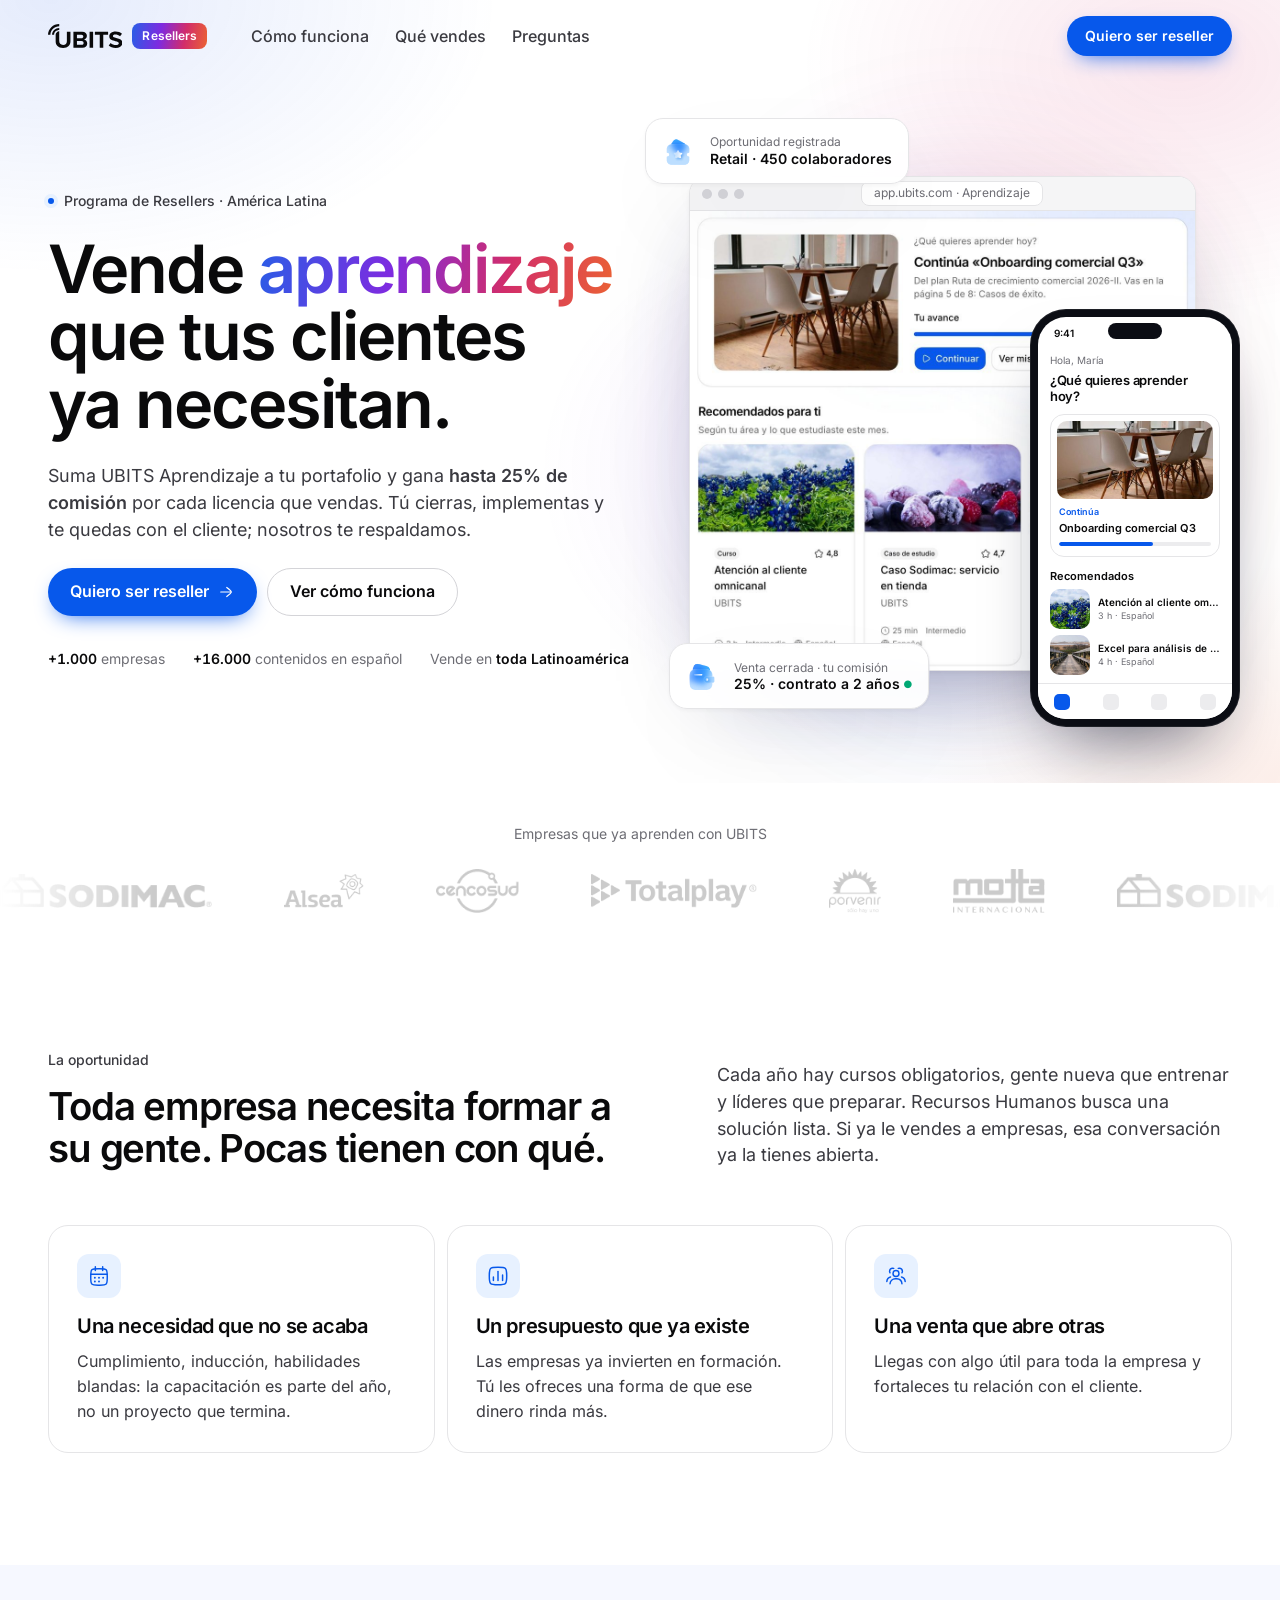
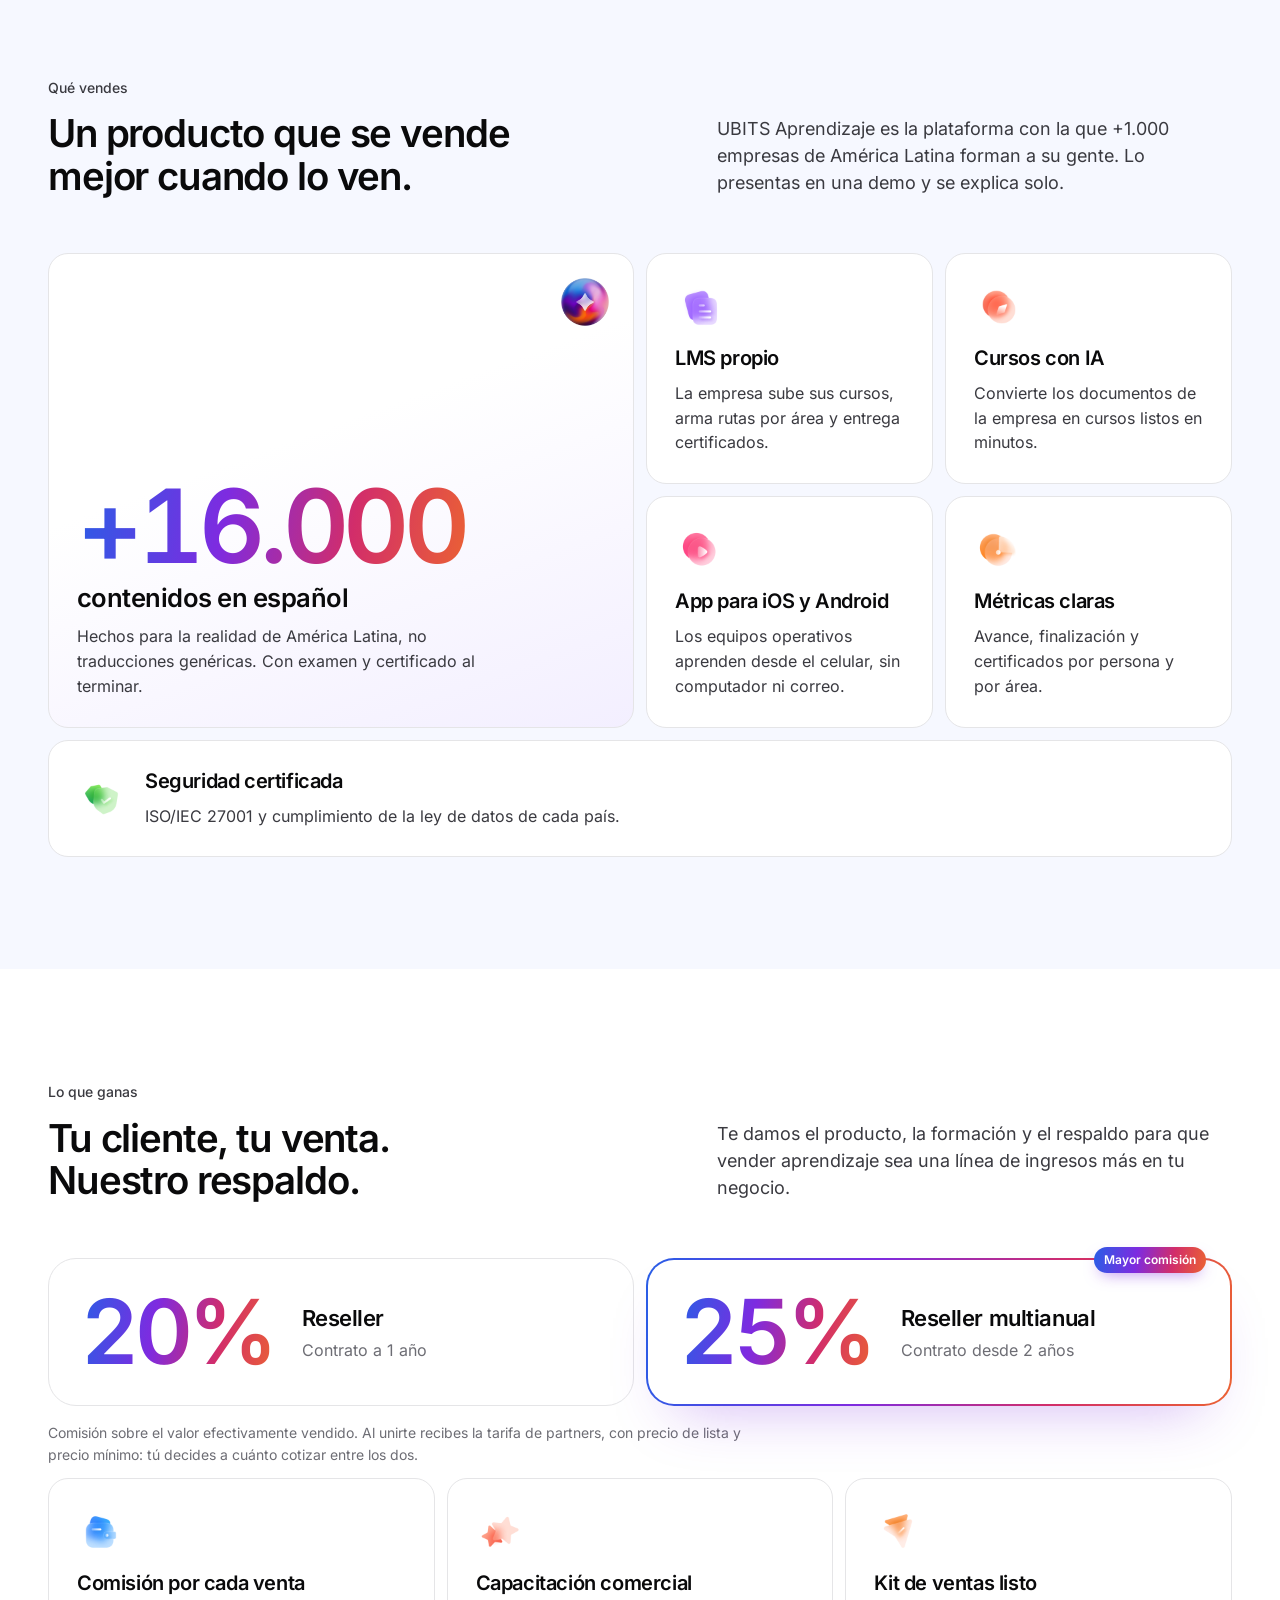
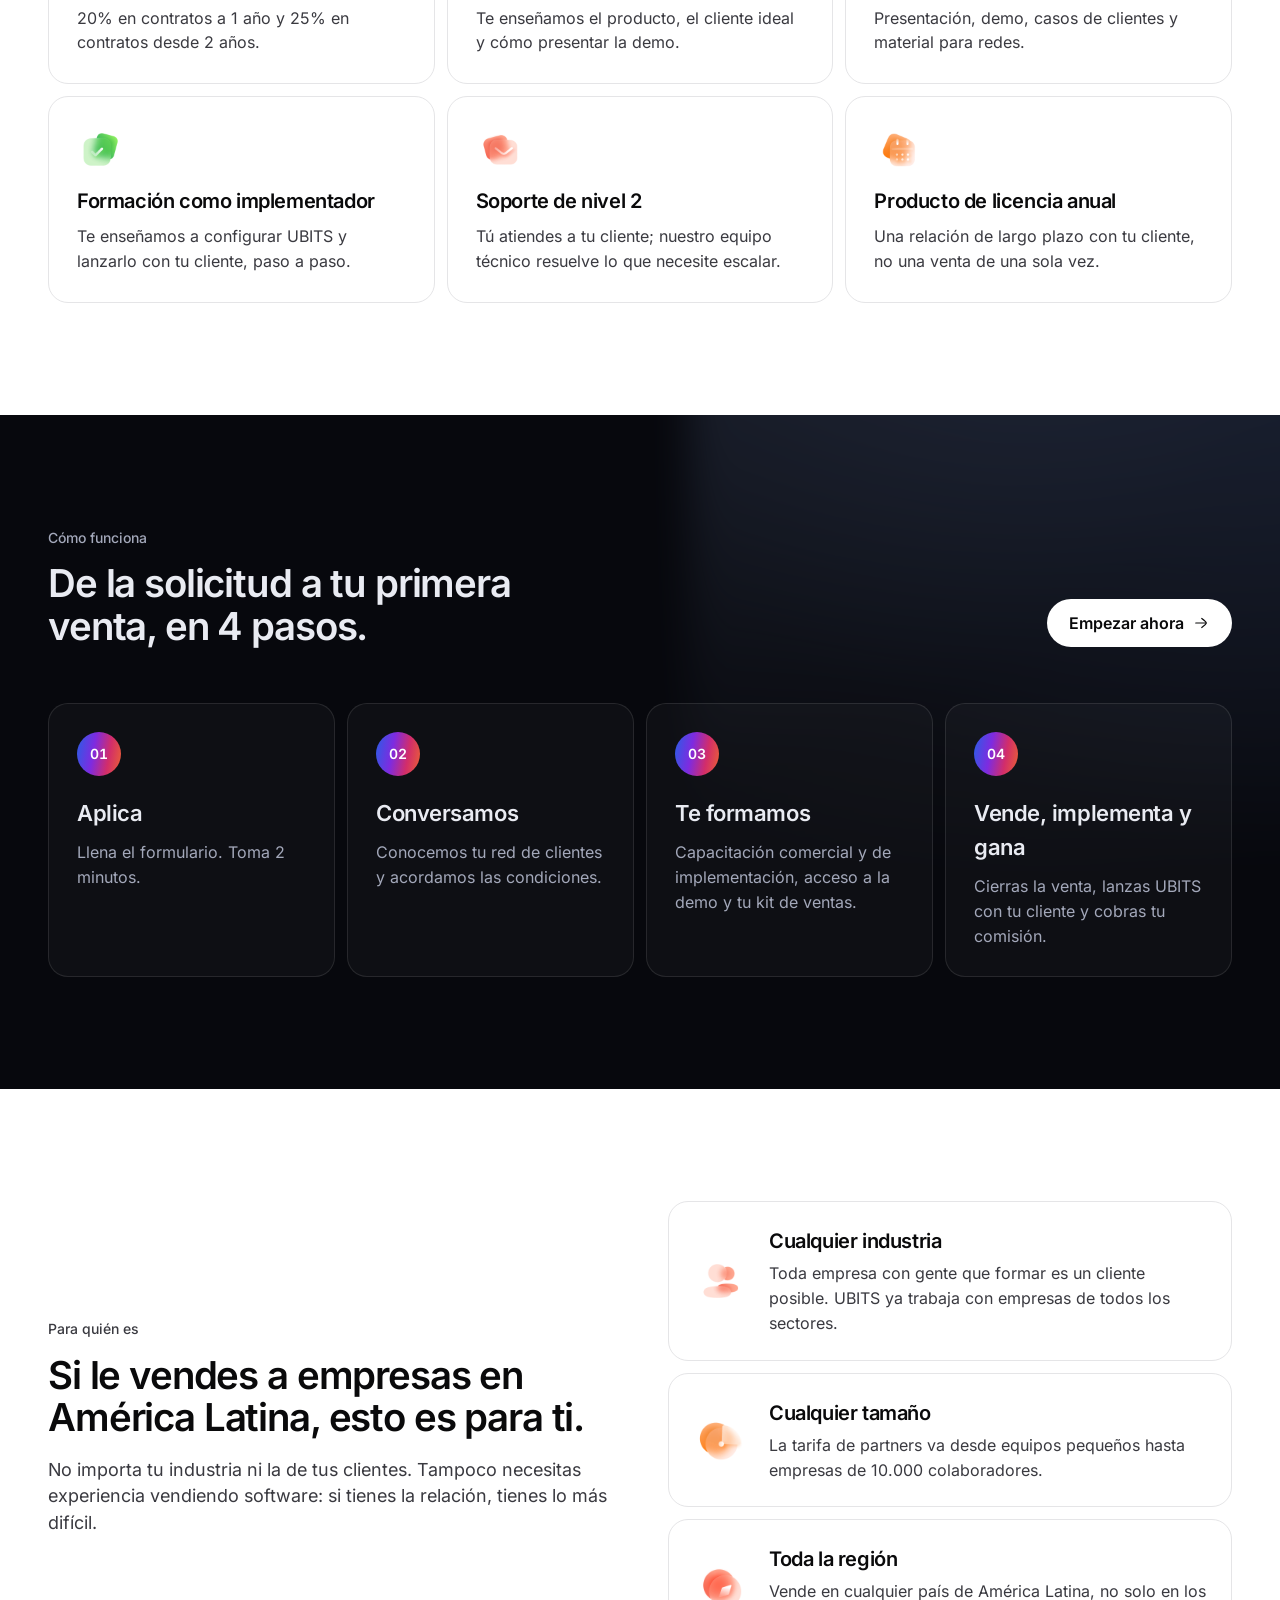
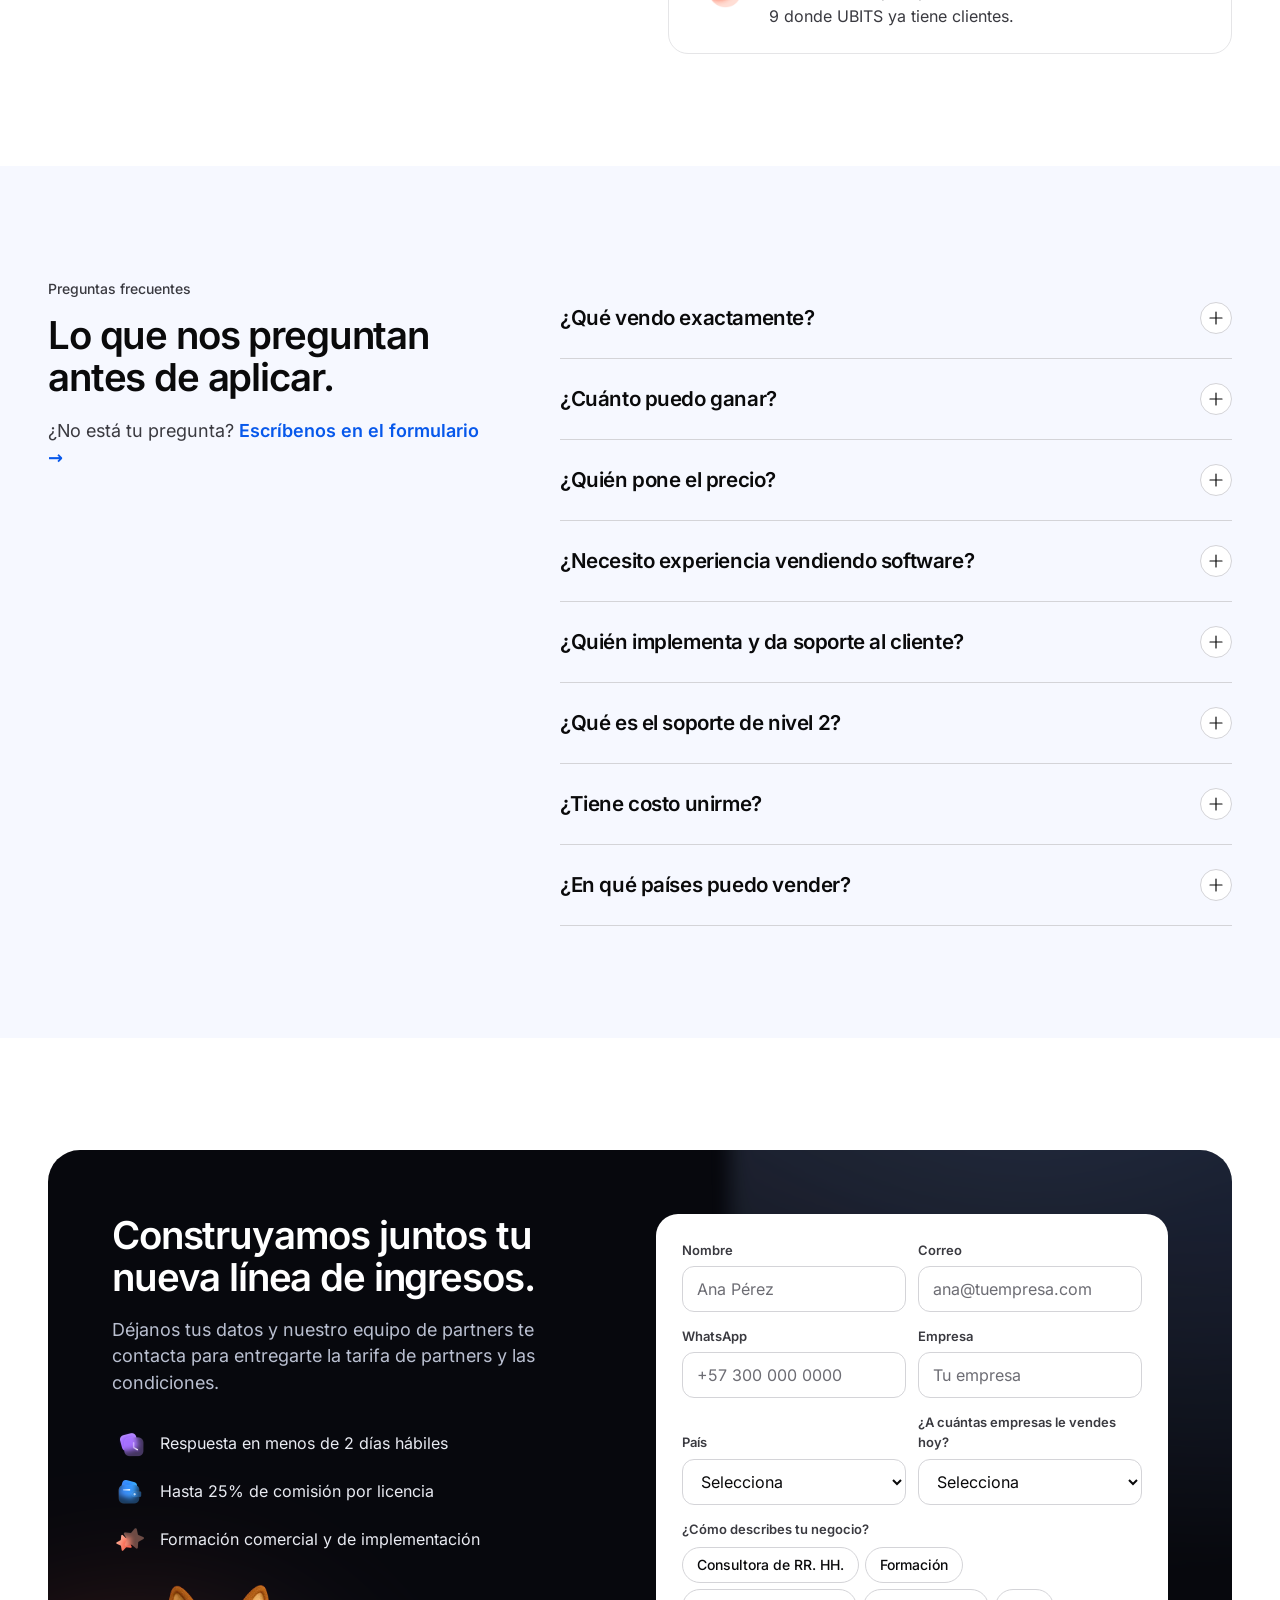
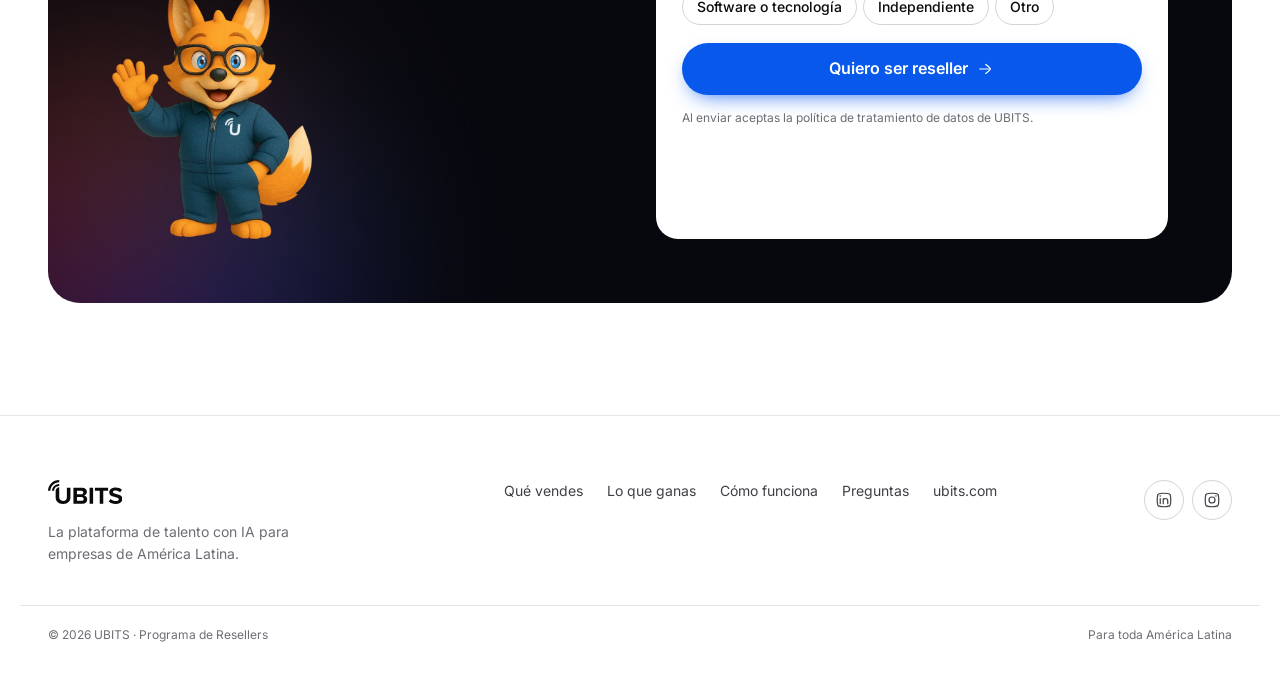
==== commit 447c3a78: "Portada: portal y app de aprendizaje en lugar de Bitto Captura del portal recortada solo a Aprendiza" ====
--- a/site/index.html
+++ b/site/index.html
@@ -80,20 +80,39 @@
       </ul>
     </div>
 
-    <div class="hero-art" aria-hidden="true">
-      <div class="halo"></div>
-      <img class="bitto" src="img/brand/bitto-presenta.webp" alt="" width="560" height="720">
-      <div class="float f1">
+    <div class="hero-art">
+      <div class="halo" aria-hidden="true"></div>
+
+      <figure class="win">
+        <div class="win-bar" aria-hidden="true"><i></i><i></i><i></i><span>app.ubits.com · Aprendizaje</span></div>
+        <img src="img/producto/portal-aprendizaje.jpg" alt="Portal de aprendizaje de UBITS: curso en progreso y cursos recomendados" width="1100" height="1000">
+      </figure>
+
+      <div class="phone" role="img" aria-label="App de UBITS en el celular: curso en progreso y cursos recomendados">
+        <div class="ph-screen" aria-hidden="true">
+          <div class="ph-status"><b>9:41</b><span></span></div>
+          <p class="ph-hi">Hola, María</p>
+          <p class="ph-h">¿Qué quieres aprender hoy?</p>
+          <div class="ph-card">
+            <img src="img/producto/curso-onboarding.jpg" alt="">
+            <small>Continúa</small>
+            <b>Onboarding comercial Q3</b>
+            <span class="ph-bar"><i style="width:62%"></i></span>
+          </div>
+          <p class="ph-sec">Recomendados</p>
+          <div class="ph-row"><img src="img/producto/curso-atencion.jpg" alt=""><div><b>Atención al cliente omnicanal</b><small>3 h · Español</small></div></div>
+          <div class="ph-row"><img src="img/producto/curso-excel.jpg" alt=""><div><b>Excel para análisis de datos</b><small>4 h · Español</small></div></div>
+          <div class="ph-tabs"><i class="on"></i><i></i><i></i><i></i></div>
+        </div>
+      </div>
+
+      <div class="float f1" aria-hidden="true">
         <img src="img/glass/glass-ticket-star.png" alt="">
         <div><small>Oportunidad registrada</small><b>Retail · 450 colaboradores</b></div>
       </div>
-      <div class="float f2">
-        <img src="img/glass/glass-tick.png" alt="">
-        <div><small>Venta cerrada</small><b>Licencia anual · Aprendizaje</b></div>
-      </div>
-      <div class="float f3">
+      <div class="float f3" aria-hidden="true">
         <img src="img/glass/glass-wallet.png" alt="">
-        <div><small>Tu comisión</small><b>25% · contrato a 2 años <span class="ok">●</span></b></div>
+        <div><small>Venta cerrada · tu comisión</small><b>25% · contrato a 2 años <span class="ok">●</span></b></div>
       </div>
     </div>
   </div>
--- a/site/css/site.css
+++ b/site/css/site.css
@@ -97,33 +97,68 @@
 .hero-ctas{display:flex;gap:10px;flex-wrap:wrap}
 .proof{list-style:none;margin:8px 0 0;padding:0;display:flex;flex-wrap:wrap;gap:8px 28px;font-size:14px;color:var(--mute)}
 .proof b{color:var(--ink);font-weight:600}
-.hero-art{position:relative;min-height:560px;display:grid;place-items:center}
-.halo{position:absolute;width:min(480px,92%);aspect-ratio:1;border-radius:50%;background:conic-gradient(from 200deg,rgba(40,94,230,.35),rgba(126,43,224,.28),rgba(210,45,106,.25),rgba(235,98,51,.25),rgba(40,94,230,.35));filter:blur(60px);opacity:.7}
-.halo::after{content:"";position:absolute;inset:14%;border-radius:50%;background:#fff;filter:blur(10px)}
-.bitto{position:relative;width:min(400px,78%);height:auto;filter:drop-shadow(0 30px 40px rgba(20,30,70,.18))}
-.float{position:absolute;display:flex;align-items:center;gap:12px;background:rgba(255,255,255,.92);backdrop-filter:blur(12px);-webkit-backdrop-filter:blur(12px);border:1px solid var(--line);border-radius:18px;padding:12px 16px 12px 12px;box-shadow:var(--shadow-3);font-size:14px;line-height:1.3;white-space:nowrap}
+.hero-art{position:relative;padding:44px 36px 56px 0}
+.halo{position:absolute;inset:6% 8% 4% 10%;border-radius:50%;background:conic-gradient(from 200deg,rgba(40,94,230,.35),rgba(126,43,224,.28),rgba(210,45,106,.25),rgba(235,98,51,.25),rgba(40,94,230,.35));filter:blur(70px);opacity:.6;z-index:-1}
+
+/* ventana del portal (captura real, recortada a Aprendizaje) */
+.win{margin:0;background:#fff;border:1px solid var(--line);border-radius:18px;overflow:hidden;box-shadow:var(--shadow-3)}
+.win-bar{display:flex;align-items:center;gap:6px;height:34px;padding:0 12px;background:var(--bg-2);border-bottom:1px solid var(--line)}
+.win-bar i{width:10px;height:10px;border-radius:50%;background:var(--line-2)}
+.win-bar span{margin:0 auto;font-size:12px;color:var(--mute);background:#fff;border:1px solid var(--line);border-radius:8px;padding:2px 12px;transform:translateX(-14px)}
+.win img{width:100%;height:auto}
+
+/* celular (vista de la app reconstruida con los mismos cursos) */
+.phone{position:absolute;right:-8px;bottom:0;width:210px;padding:8px;border-radius:36px;background:#0b0d14;box-shadow:0 40px 70px -30px rgba(10,15,40,.55),0 0 0 1px rgba(255,255,255,.08) inset}
+.ph-screen{position:relative;border-radius:28px;background:#fff;overflow:hidden;padding:10px 12px 44px;display:grid;gap:6px;font-size:10px;line-height:1.3;color:var(--ink)}
+.ph-status{display:flex;justify-content:space-between;align-items:center;font-size:10px;padding:0 4px 4px}
+.ph-status span{width:54px;height:16px;border-radius:999px;background:#0b0d14;position:absolute;left:50%;top:6px;transform:translateX(-50%)}
+.ph-hi{margin:4px 0 0;color:var(--mute)}
+.ph-h{margin:0 0 4px;font-size:13px;font-weight:600;letter-spacing:-.02em;line-height:1.2}
+.ph-card{border:1px solid var(--line);border-radius:14px;padding:6px 6px 10px;display:grid;gap:3px}
+.ph-card img{width:100%;height:78px;object-fit:cover;border-radius:10px;margin-bottom:4px}
+.ph-card small{color:var(--primary);font-weight:600;font-size:9px;padding:0 2px}
+.ph-card b{font-weight:600;font-size:11px;padding:0 2px}
+.ph-bar{height:4px;border-radius:999px;background:var(--bg-3);margin:4px 2px 0;overflow:hidden}
+.ph-bar i{display:block;height:100%;background:var(--primary);border-radius:inherit}
+.ph-sec{margin:6px 0 0;font-weight:600;font-size:11px}
+.ph-row{display:grid;grid-template-columns:40px minmax(0,1fr);gap:8px;align-items:center}
+.ph-row img{width:40px;height:40px;border-radius:10px;object-fit:cover}
+.ph-row b{display:block;font-weight:600;font-size:10px;white-space:nowrap;overflow:hidden;text-overflow:ellipsis}
+.ph-row small{color:var(--mute);font-size:9px}
+.ph-tabs{position:absolute;left:0;right:0;bottom:0;height:36px;border-top:1px solid var(--line);background:#fff;display:flex;justify-content:space-around;align-items:center}
+.ph-tabs i{width:16px;height:16px;border-radius:5px;background:var(--bg-3)}
+.ph-tabs i.on{background:var(--primary)}
+
+/* tarjetas flotantes */
+.float{position:absolute;display:flex;align-items:center;gap:12px;background:rgba(255,255,255,.94);backdrop-filter:blur(12px);-webkit-backdrop-filter:blur(12px);border:1px solid var(--line);border-radius:18px;padding:12px 16px 12px 12px;box-shadow:var(--shadow-3);font-size:14px;line-height:1.3;white-space:nowrap;z-index:2}
 .float img{width:40px;height:40px}
 .float small{display:block;color:var(--mute);font-size:12px}
 .float b{font-weight:600}
 .float .ok{color:var(--ok);font-size:10px;vertical-align:2px}
-.f1{top:8%;left:0}
-.f2{top:46%;right:-2%}
-.f3{bottom:8%;left:6%}
+.f1{top:-14px;left:-44px}
+.f3{bottom:18px;left:-20px}
 @media (prefers-reduced-motion:no-preference){
   .float{animation:bob 6s ease-in-out infinite}
-  .f2{animation-delay:-2s}.f3{animation-delay:-4s}
+  .f3{animation-delay:-3s}
 }
 @keyframes bob{0%,100%{transform:translateY(0)}50%{transform:translateY(-8px)}}
 @media (max-width:960px){
   .hero-grid{grid-template-columns:minmax(0,1fr)}
-  .hero-art{min-height:460px}
+  .hero-art{max-width:620px;margin-top:24px;padding:28px 56px 56px 0}
+  .f1{left:-8px}.f3{left:-8px}
 }
 @media (max-width:520px){
   .hero{padding-top:calc(env(safe-area-inset-top,0px) + 104px)}
-  .hero-art{min-height:400px}
+  .hero-art{padding:24px 44px 64px 0}
+  .phone{width:150px;padding:6px;border-radius:28px;transform:none}
+  .ph-screen{border-radius:22px;padding:8px 8px 34px;gap:4px;font-size:8px}
+  .ph-status{font-size:8px}.ph-status span{width:40px;height:12px}
+  .ph-h{font-size:10px}.ph-card img{height:52px}.ph-card b,.ph-sec{font-size:9px}.ph-card small,.ph-row small{font-size:7.5px}
+  .ph-row{grid-template-columns:28px minmax(0,1fr);gap:6px}.ph-row img{width:28px;height:28px;border-radius:7px}.ph-row b{font-size:8px}
+  .ph-tabs{height:28px}.ph-tabs i{width:12px;height:12px}
   .float{font-size:12px;padding:8px 12px 8px 8px;gap:8px}
   .float img{width:30px;height:30px}
-  .f1{left:-4px;top:4%}.f2{right:-4px}.f3{left:0}
+  .f1{top:0;left:-4px}.f3{bottom:8px;left:-4px}
 }
 
 /* ---------- logos ---------- */
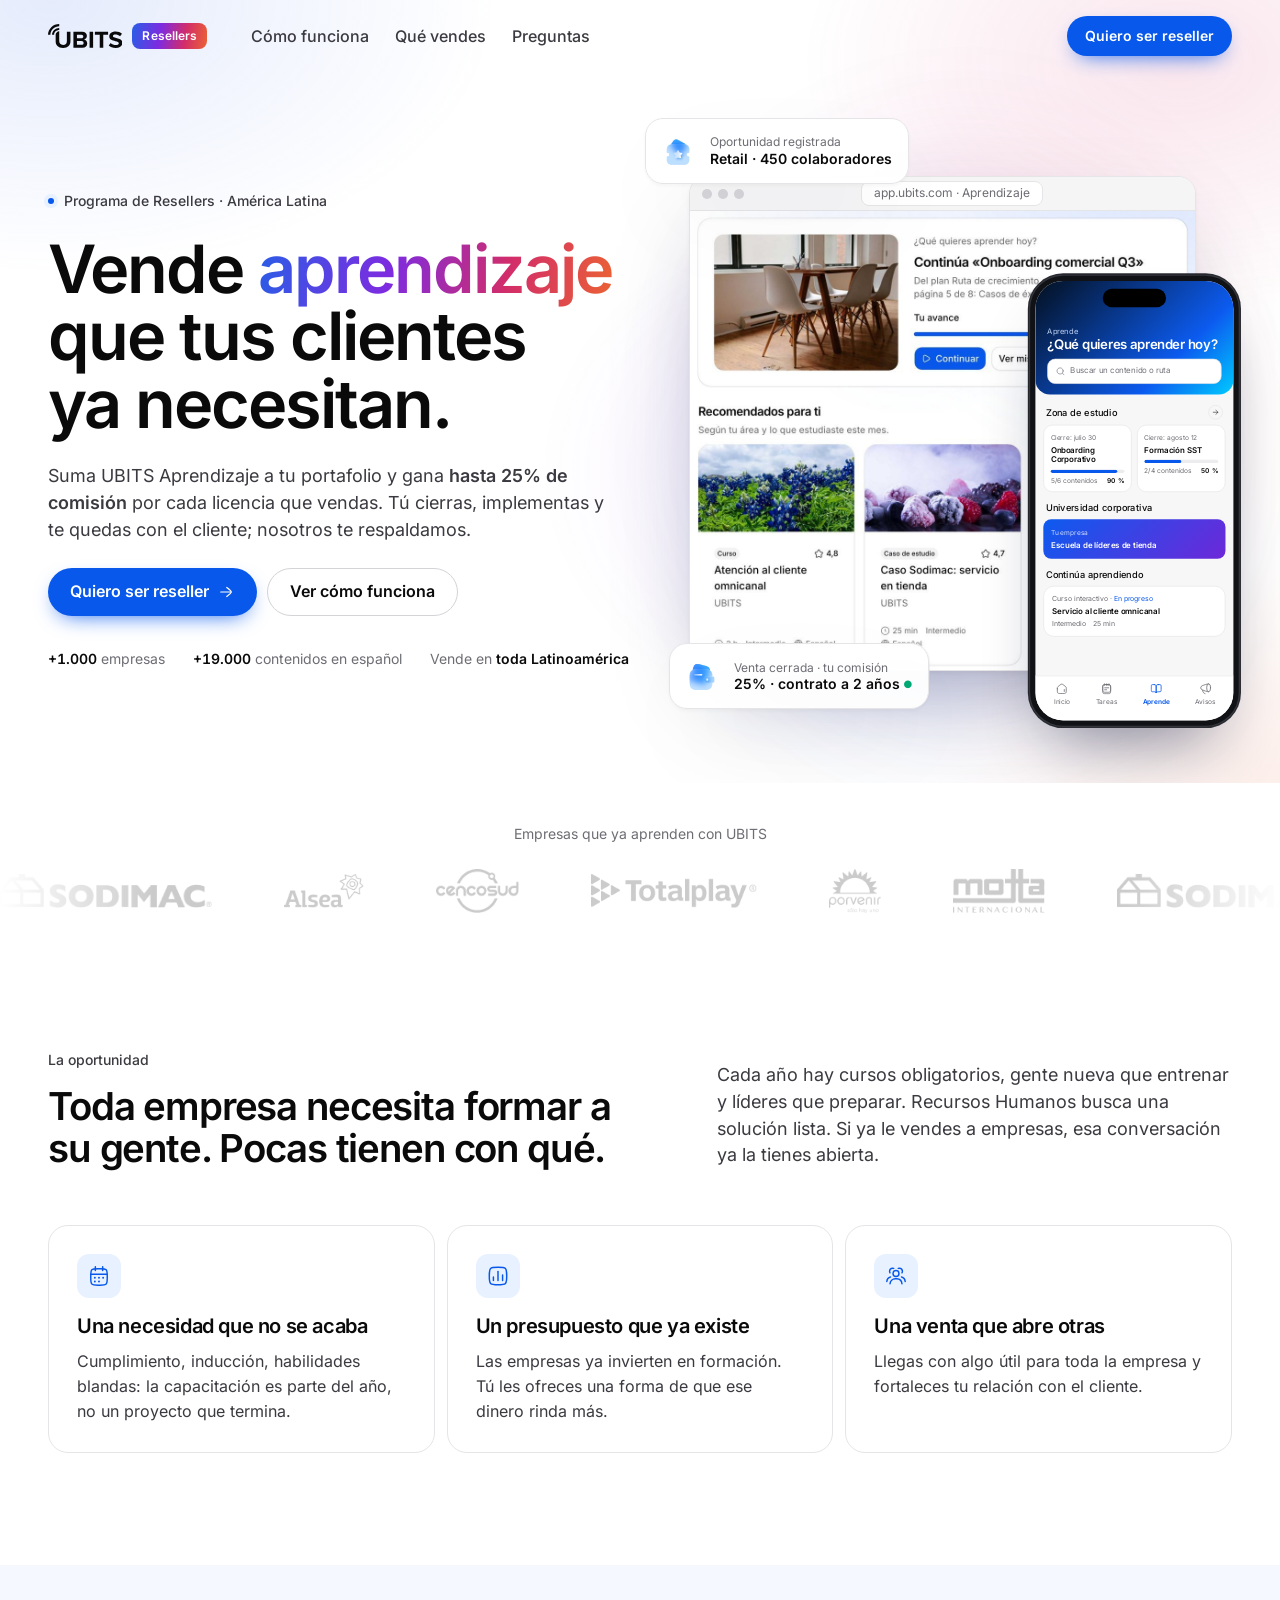
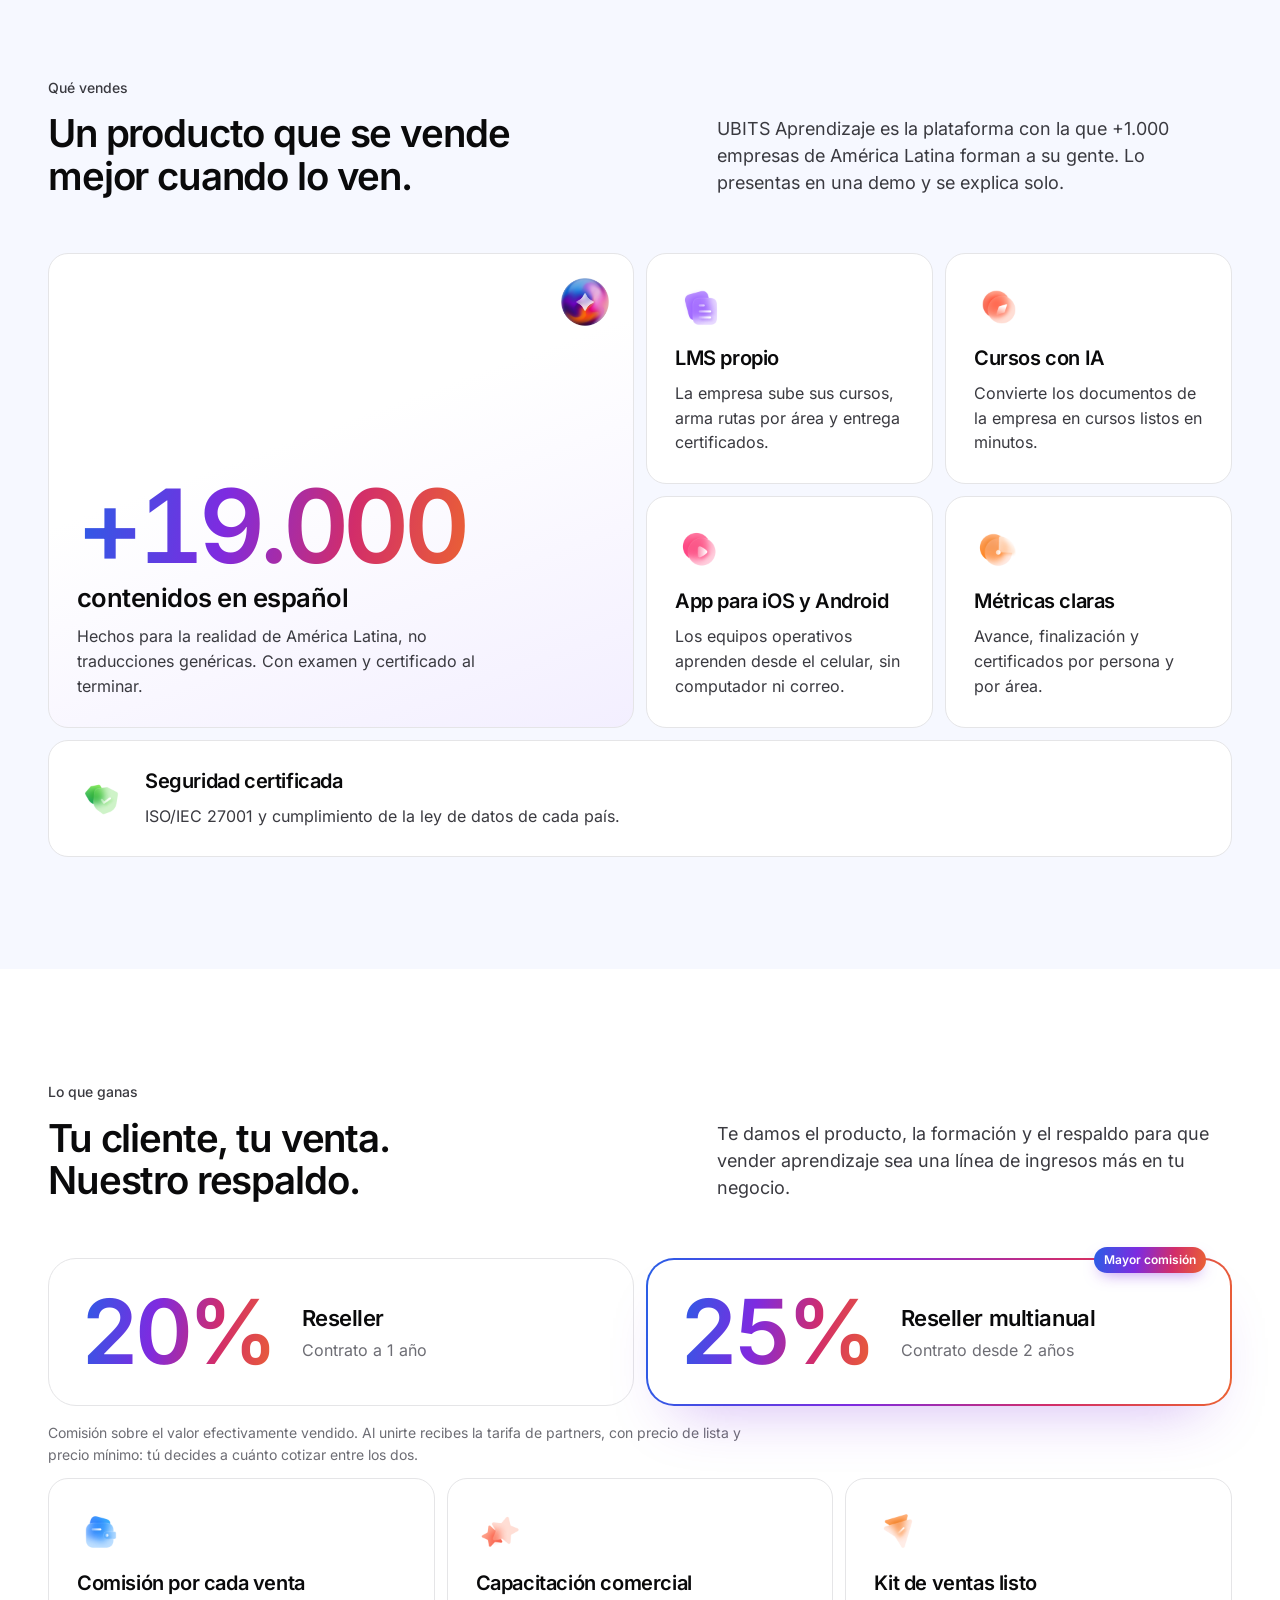
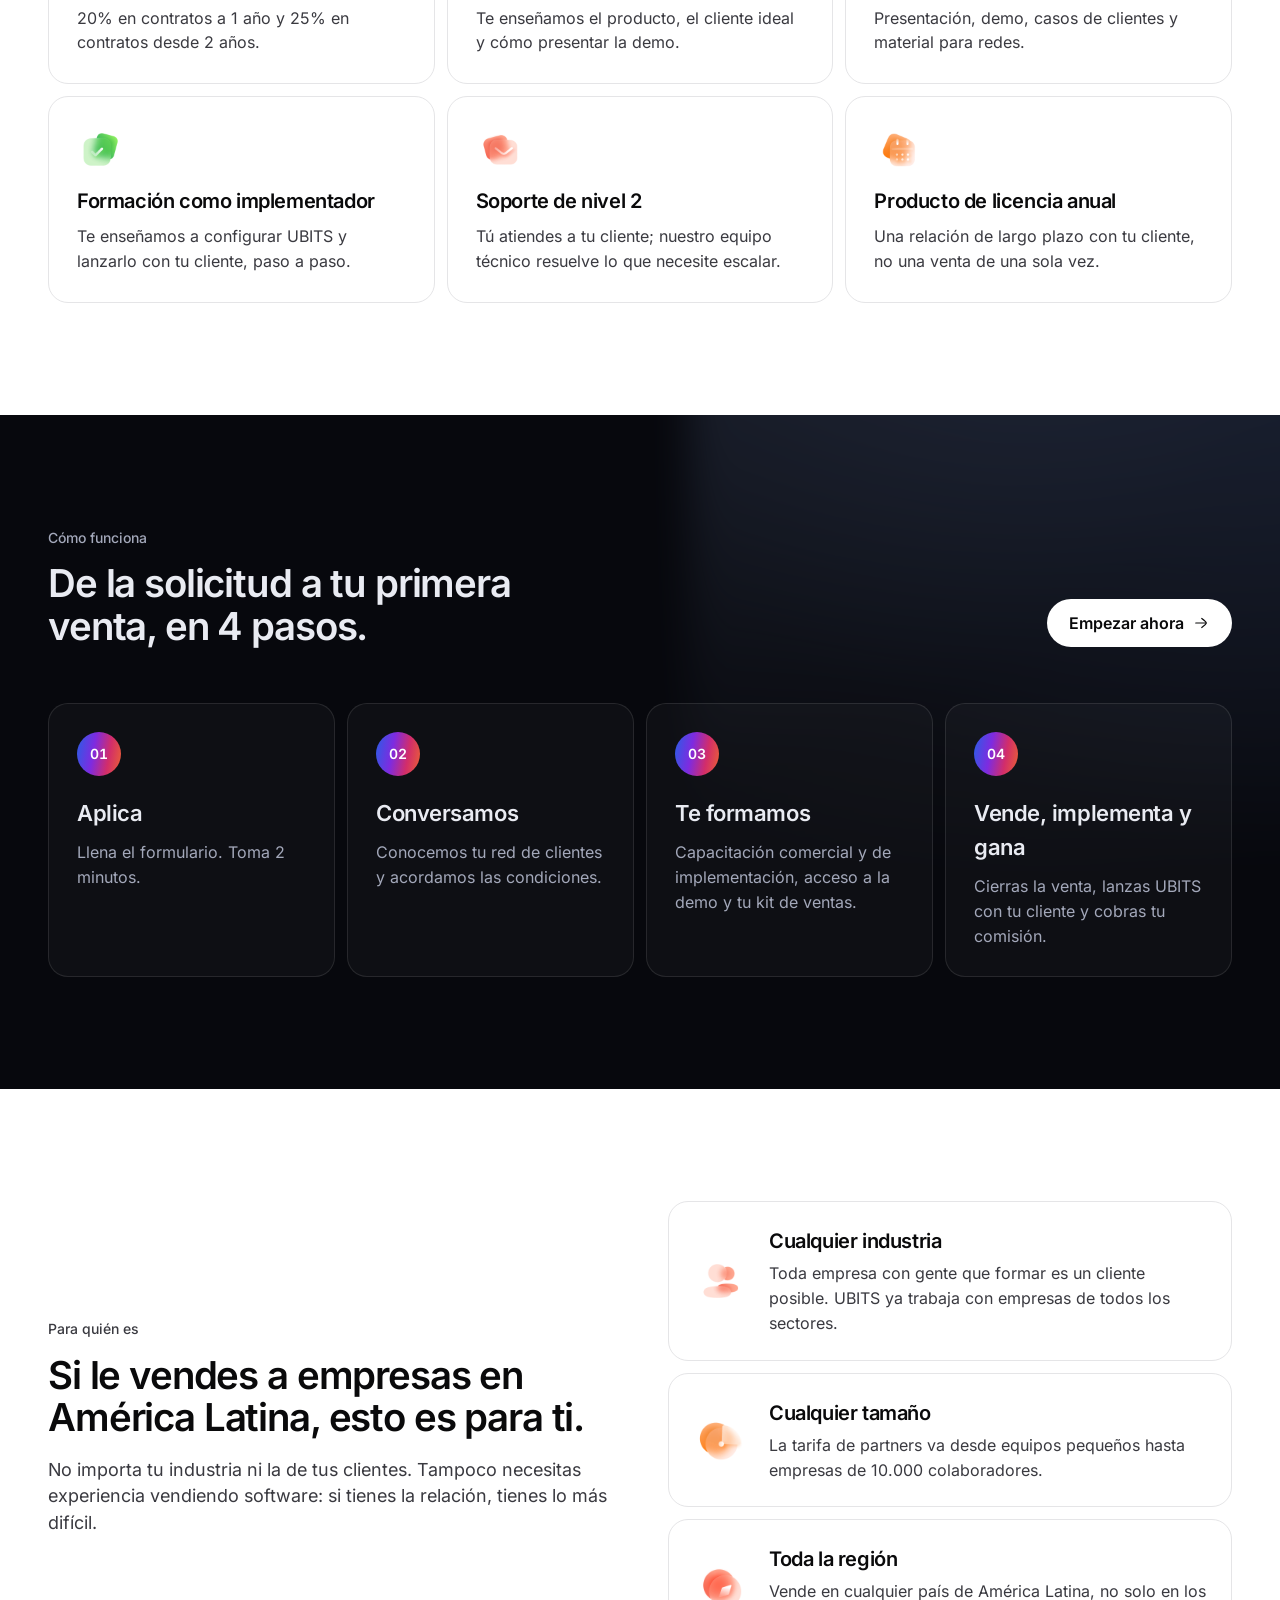
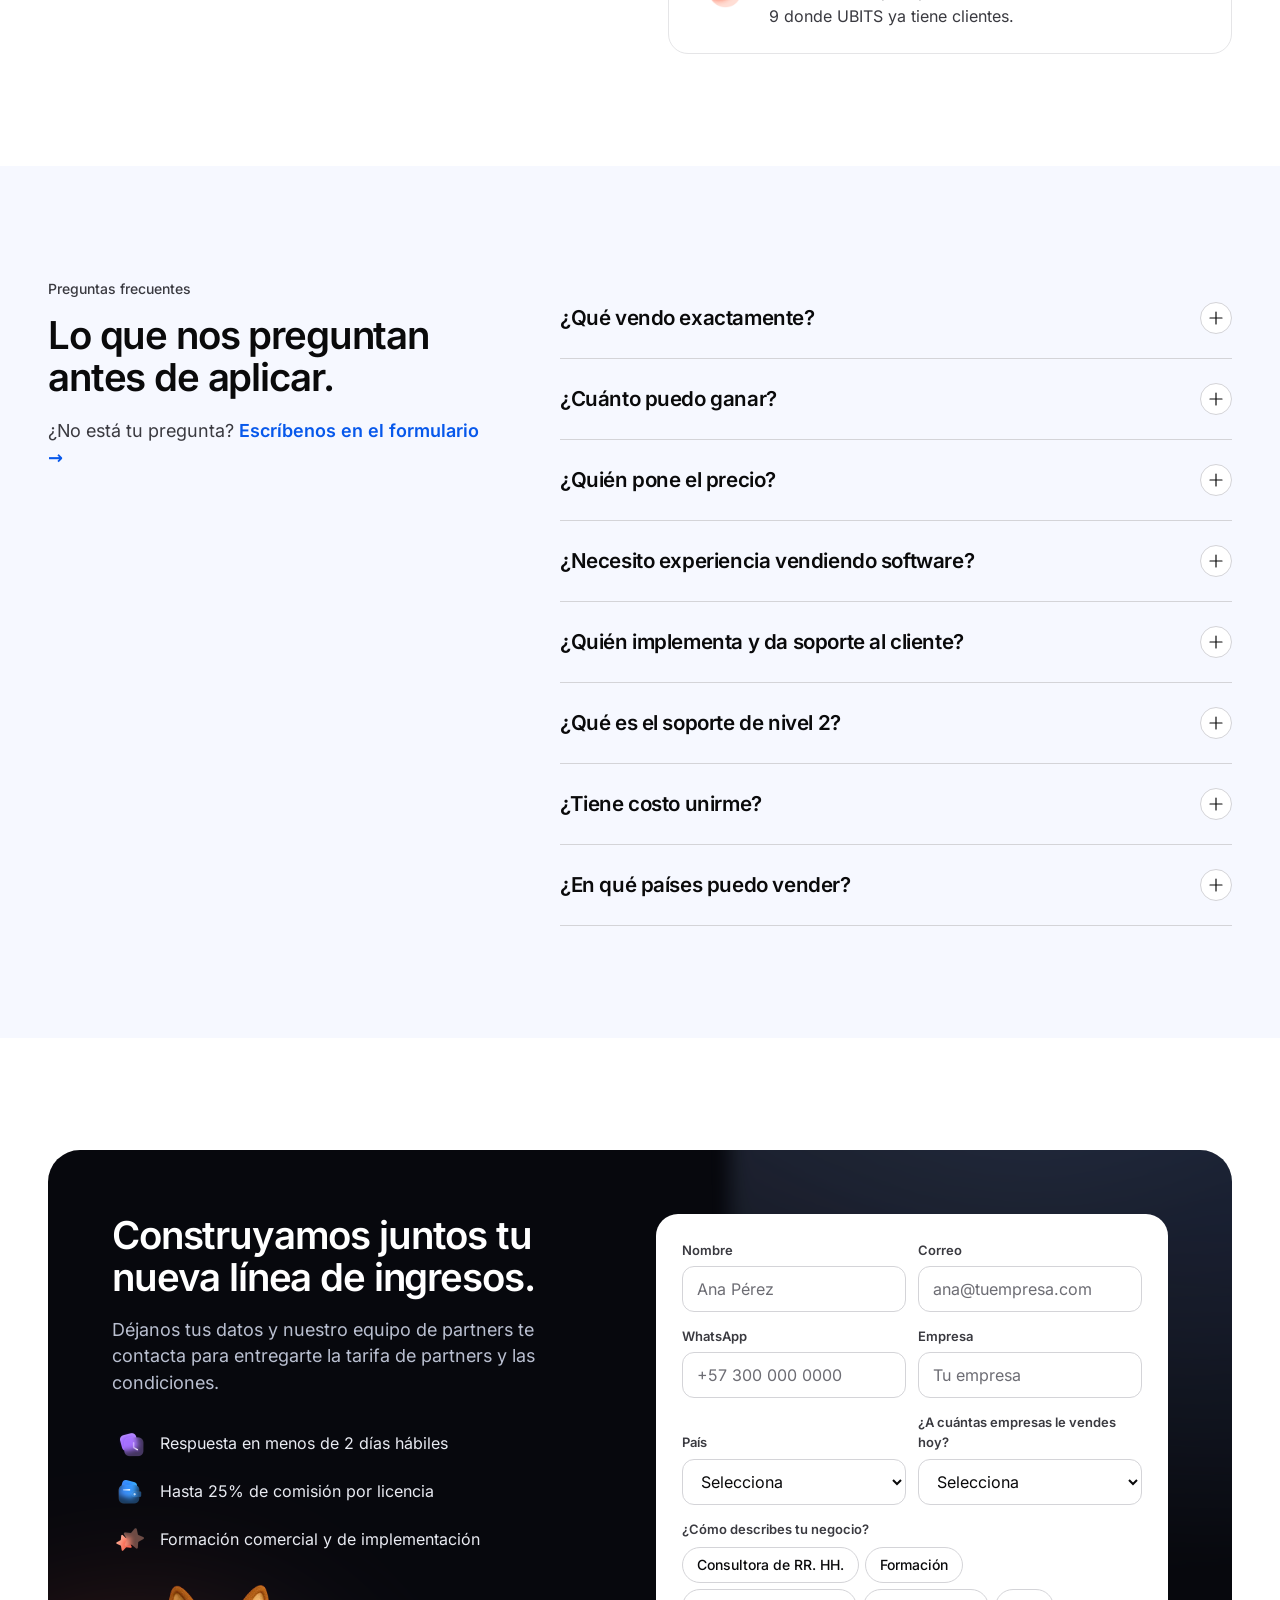
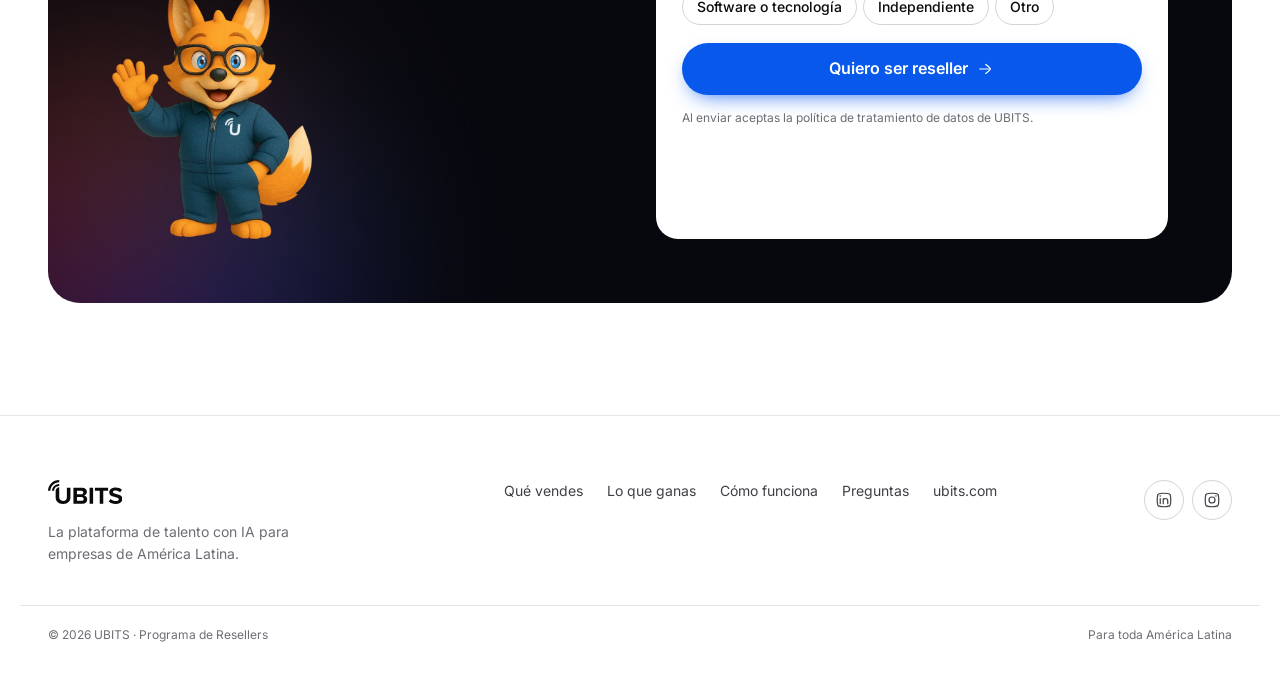
==== commit 3d182df3: "Celular con la pantalla Aprende de la app y catálogo de +19.000 contenidos La pantalla replica la de" ====
--- a/site/index.html
+++ b/site/index.html
@@ -4,7 +4,7 @@
 <meta charset="utf-8">
 <meta name="viewport" content="width=device-width,initial-scale=1,viewport-fit=cover">
 <title>Programa de Resellers UBITS | Gana hasta 25% vendiendo aprendizaje</title>
-<meta name="description" content="Suma UBITS Aprendizaje a tu portafolio: +16.000 contenidos en español, LMS propio y app. Gana hasta 25% de comisión por cada licencia que vendas.">
+<meta name="description" content="Suma UBITS Aprendizaje a tu portafolio: +19.000 contenidos en español, LMS propio y app. Gana hasta 25% de comisión por cada licencia que vendas.">
 <meta property="og:type" content="website">
 <meta property="og:title" content="Programa de Resellers UBITS">
 <meta property="og:description" content="Vende aprendizaje que tus clientes ya necesitan y gana hasta 25% de comisión.">
@@ -27,6 +27,11 @@
   <symbol id="i-users" viewBox="0 0 24 24"><path d="M18.4995 20.5C18.2663 17.5685 15.8417 15.2477 12.808 15.0521L11.9995 15C11.7107 15.0076 11.4416 15.0178 11.1877 15.0298C8.18075 15.1723 5.7304 17.5974 5.49951 20.5" stroke="currentColor" stroke-linecap="round" stroke-linejoin="round" stroke-width="1.6"/><path d="M15.2495 9.25C15.2495 11.0449 13.7944 12.5 11.9995 12.5C10.2046 12.5 8.74952 11.0449 8.74952 9.25C8.74952 7.45507 10.2046 6 11.9995 6C13.7944 6 15.2495 7.45507 15.2495 9.25Z" stroke="currentColor" stroke-linecap="round" stroke-linejoin="round" stroke-width="1.6"/><path d="M5.50249 8.5C5.17908 7.99485 4.99158 7.39432 4.99158 6.75C4.99158 4.95507 6.44665 3.5 8.24157 3.5C8.68752 3.5 9.1125 3.58982 9.49939 3.75235" stroke="currentColor" stroke-linecap="round" stroke-linejoin="round" stroke-width="1.6"/><path d="M18.4963 8.5C18.8197 7.99485 19.0072 7.39432 19.0072 6.75C19.0072 4.95507 17.5521 3.5 15.7572 3.5C15.3113 3.5 14.8863 3.58982 14.4994 3.75235" stroke="currentColor" stroke-linecap="round" stroke-linejoin="round" stroke-width="1.6"/><path d="M22.0007 17.9996C21.8208 15.7374 19.9995 13.5 17.9995 13" stroke="currentColor" stroke-linecap="round" stroke-linejoin="round" stroke-width="1.6"/><path d="M1.99927 17.9996C2.17923 15.7374 4.00049 13.5 6.00049 13" stroke="currentColor" stroke-linecap="round" stroke-linejoin="round" stroke-width="1.6"/></symbol>
   <symbol id="i-linkedin" viewBox="0 0 24 24"><path d="M7 10V17" stroke="currentColor" stroke-linecap="round" stroke-linejoin="round" stroke-width="1.6"/><path d="M11 13V17M11 13C11 11.3431 12.3431 10 14 10C15.6569 10 17 11.3431 17 13V17M11 13V10" stroke="currentColor" stroke-linecap="round" stroke-linejoin="round" stroke-width="1.6"/><path d="M7.125 6.75H7M7.25 6.75C7.25 6.88807 7.13807 7 7 7C6.86193 7 6.75 6.88807 6.75 6.75C6.75 6.61193 6.86193 6.5 7 6.5C7.13807 6.5 7.25 6.61193 7.25 6.75Z" stroke="currentColor" stroke-linecap="round" stroke-linejoin="round" stroke-width="1.6"/><path d="M3 12C3 7.75736 3 5.63604 4.31802 4.31802C5.63604 3 7.75736 3 12 3C16.2426 3 18.364 3 19.682 4.31802C21 5.63604 21 7.75736 21 12C21 16.2426 21 18.364 19.682 19.682C18.364 21 16.2426 21 12 21C7.75736 21 5.63604 21 4.31802 19.682C3 18.364 3 16.2426 3 12Z" stroke="currentColor" stroke-linecap="round" stroke-linejoin="round" stroke-width="1.6"/></symbol>
   <symbol id="i-instagram" viewBox="0 0 24 24"><path d="M3 12C3 7.75736 3 5.63604 4.31802 4.31802C5.63604 3 7.75736 3 12 3C16.2426 3 18.364 3 19.682 4.31802C21 5.63604 21 7.75736 21 12C21 16.2426 21 18.364 19.682 19.682C18.364 21 16.2426 21 12 21C7.75736 21 5.63604 21 4.31802 19.682C3 18.364 3 16.2426 3 12Z" stroke="currentColor" stroke-linecap="round" stroke-linejoin="round" stroke-width="1.6"/><path d="M16 12C16 14.2091 14.2091 16 12 16C9.79086 16 8 14.2091 8 12C8 9.79086 9.79086 8 12 8C14.2091 8 16 9.79086 16 12Z" stroke="currentColor" stroke-linecap="round" stroke-linejoin="round" stroke-width="1.6"/><path d="M17.3748 6.75024H17.2498M17.4998 6.75024C17.4998 6.88832 17.3878 7.00024 17.2498 7.00024C17.1117 7.00024 16.9998 6.88832 16.9998 6.75024C16.9998 6.61217 17.1117 6.50024 17.2498 6.50024C17.3878 6.50024 17.4998 6.61217 17.4998 6.75024Z" stroke="currentColor" stroke-linecap="round" stroke-linejoin="round" stroke-width="1.6"/></symbol>
+  <symbol id="i-search" viewBox="0 0 24 24"><path d="M17 17L21 21" stroke="currentColor" stroke-linecap="round" stroke-linejoin="round" stroke-width="1.6"/><path d="M19 11C19 6.58172 15.4183 3 11 3C6.58172 3 3 6.58172 3 11C3 15.4183 6.58172 19 11 19C15.4183 19 19 15.4183 19 11Z" stroke="currentColor" stroke-linecap="round" stroke-linejoin="round" stroke-width="1.6"/></symbol>
+  <symbol id="i-home" viewBox="0 0 24 24"><path d="M3 11.9896V14.5C3 17.7998 3 19.4497 4.02513 20.4749C5.05025 21.5 6.70017 21.5 10 21.5H14C17.2998 21.5 18.9497 21.5 19.9749 20.4749C21 19.4497 21 17.7998 21 14.5V11.9896C21 10.3083 21 9.46773 20.6441 8.74005C20.2882 8.01237 19.6247 7.49628 18.2976 6.46411L16.2976 4.90855C14.2331 3.30285 13.2009 2.5 12 2.5C10.7991 2.5 9.76689 3.30285 7.70242 4.90855L5.70241 6.46411C4.37533 7.49628 3.71179 8.01237 3.3559 8.74005C3 9.46773 3 10.3083 3 11.9896Z" stroke="currentColor" stroke-linecap="round" stroke-linejoin="round" stroke-width="1.6"/><path d="M17 17.5V13.5" stroke="currentColor" stroke-linecap="round" stroke-linejoin="round" stroke-width="1.6"/></symbol>
+  <symbol id="i-list" viewBox="0 0 24 24"><path d="M16.5 2V5M7.5 2V5M12 2V5" stroke="currentColor" stroke-linecap="round" stroke-linejoin="round" stroke-width="1.6"/><path d="M13 3.5H11C7.70017 3.5 6.05025 3.5 5.02513 4.52513C4 5.55025 4 7.20017 4 10.5V15C4 18.2998 4 19.9497 5.02513 20.9749C6.05025 22 7.70017 22 11 22H13C16.2998 22 17.9497 22 18.9749 20.9749C20 19.9497 20 18.2998 20 15V10.5C20 7.20017 20 5.55025 18.9749 4.52512C17.9497 3.5 16.2998 3.5 13 3.5Z" stroke="currentColor" stroke-linecap="round" stroke-linejoin="round" stroke-width="1.6"/><path d="M13 3.5H11C7.70017 3.5 6.05025 3.5 5.02513 4.52513C4 5.55025 4 7.20017 4 10.5V12C4 15.2998 4 16.9497 5.02513 17.9749C6.05025 19 7.70017 19 11 19H13C16.2998 19 17.9497 19 18.9749 17.9749C20 16.9497 20 15.2998 20 12V10.5C20 7.20017 20 5.55025 18.9749 4.52512C17.9497 3.5 16.2998 3.5 13 3.5Z" stroke="currentColor" stroke-linecap="round" stroke-linejoin="round" stroke-width="1.6"/><path d="M8 14H12M8 10H16" stroke="currentColor" stroke-linecap="round" stroke-linejoin="round" stroke-width="1.6"/></symbol>
+  <symbol id="i-book" viewBox="0 0 24 24"><path d="M7.99978 3.5H6.60021C4.43183 3.5 3.34764 3.5 2.67399 4.17362C2.00034 4.84724 2.00029 5.93144 2.00021 8.09982L2 13.3998C1.99992 15.5684 1.99987 16.6526 2.67353 17.3263C3.34719 18 4.43146 18 6.6 18H8.95042C10.4329 18 11.7092 19.0464 11.9999 20.5V5.5C11.0556 4.24097 9.99989 3.5 7.99978 3.5Z" stroke="currentColor" stroke-linecap="round" stroke-linejoin="round" stroke-width="1.6"/><path d="M16.0001 3.5H17.3997C19.5681 3.5 20.6523 3.5 21.3259 4.17362C21.9996 4.84724 21.9996 5.93144 21.9997 8.09982L21.9999 13.3998C22 15.5684 22 16.6526 21.3264 17.3263C20.6527 18 19.5684 18 17.3999 18H15.0495C13.567 18 12.2907 19.0464 12 20.5V5.5C12.9443 4.24097 14 3.5 16.0001 3.5Z" stroke="currentColor" stroke-linecap="round" stroke-linejoin="round" stroke-width="1.6"/></symbol>
+  <symbol id="i-mega" viewBox="0 0 24 24"><ellipse cx="18" cy="10" rx="4" ry="8" stroke="currentColor" stroke-width="1.6"/><path d="M18 2C14.8969 2 8.46512 4.37761 4.77105 5.85372C3.07942 6.52968 2 8.17832 2 10C2 11.8217 3.07942 13.4703 4.77105 14.1463C8.46512 15.6224 14.8969 18 18 18" stroke="currentColor" stroke-width="1.6"/><path d="M11 22L9.05674 20.9303C6.94097 19.7657 5.74654 17.4134 6.04547 15" stroke="currentColor" stroke-linecap="round" stroke-linejoin="round" stroke-width="1.6"/></symbol>
 </svg>
 
 <a class="skip" href="#main">Saltar al contenido</a>
@@ -75,7 +80,7 @@
       </div>
       <ul class="proof">
         <li><b class="num">+1.000</b> empresas</li>
-        <li><b class="num">+16.000</b> contenidos en español</li>
+        <li><b class="num">+19.000</b> contenidos en español</li>
         <li>Vende en <b>toda Latinoamérica</b></li>
       </ul>
     </div>
@@ -88,21 +93,21 @@
         <img src="img/producto/portal-aprendizaje.jpg" alt="Portal de aprendizaje de UBITS: curso en progreso y cursos recomendados" width="1100" height="1000">
       </figure>
 
-      <div class="phone" role="img" aria-label="App de UBITS en el celular: curso en progreso y cursos recomendados">
-        <div class="ph-screen" aria-hidden="true">
-          <div class="ph-status"><b>9:41</b><span></span></div>
-          <p class="ph-hi">Hola, María</p>
-          <p class="ph-h">¿Qué quieres aprender hoy?</p>
-          <div class="ph-card">
-            <img src="img/producto/curso-onboarding.jpg" alt="">
-            <small>Continúa</small>
-            <b>Onboarding comercial Q3</b>
-            <span class="ph-bar"><i style="width:62%"></i></span>
+      <div class="phone" role="img" aria-label="App de UBITS en el celular: sección Aprende con la zona de estudio y la universidad corporativa">
+        <div class="ap" aria-hidden="true">
+          <div class="ap-h"><small>Aprende</small><b>¿Qué quieres aprender hoy?</b><div class="ap-search"><svg class="i"><use href="#i-search"/></svg>Buscar un contenido o ruta</div></div>
+          <div class="ap-b">
+            <div class="ap-sec">Zona de estudio <span><svg class="i"><use href="#i-arrow"/></svg></span></div>
+            <div class="ap-zone">
+              <div class="z"><small>Cierre: julio 30</small><b>Onboarding Corporativo</b><div class="ap-bar"><i style="width:90%"></i></div><span><em>5/6 contenidos</em><strong>90 %</strong></span></div>
+              <div class="z"><small>Cierre: agosto 12</small><b>Formación SST</b><div class="ap-bar"><i style="width:50%"></i></div><span><em>2/4 contenidos</em><strong>50 %</strong></span></div>
+            </div>
+            <div class="ap-sec">Universidad corporativa</div>
+            <div class="ap-uni"><small>Tu empresa</small><b>Escuela de líderes de tienda</b></div>
+            <div class="ap-sec">Continúa aprendiendo</div>
+            <div class="ap-card"><small>Curso interactivo · <span>En progreso</span></small><b>Servicio al cliente omnicanal</b><div class="tags"><span>Intermedio</span><span>25 min</span></div></div>
           </div>
-          <p class="ph-sec">Recomendados</p>
-          <div class="ph-row"><img src="img/producto/curso-atencion.jpg" alt=""><div><b>Atención al cliente omnicanal</b><small>3 h · Español</small></div></div>
-          <div class="ph-row"><img src="img/producto/curso-excel.jpg" alt=""><div><b>Excel para análisis de datos</b><small>4 h · Español</small></div></div>
-          <div class="ph-tabs"><i class="on"></i><i></i><i></i><i></i></div>
+          <div class="ap-tab"><span><svg class="i"><use href="#i-home"/></svg>Inicio</span><span><svg class="i"><use href="#i-list"/></svg>Tareas</span><span class="on"><svg class="i"><use href="#i-book"/></svg>Aprende</span><span><svg class="i"><use href="#i-mega"/></svg>Avisos</span></div>
         </div>
       </div>
 
@@ -151,7 +156,7 @@
     </div>
     <div class="feat-grid">
       <article class="feat big" data-rise>
-        <div class="big-num num"><span class="grad">+16.000</span></div>
+        <div class="big-num num"><span class="grad">+19.000</span></div>
         <h3>contenidos en español</h3>
         <p>Hechos para la realidad de América Latina, no traducciones genéricas. Con examen y certificado al terminar.</p>
         <img class="big-orb" src="img/brand/orb-Dcge-bvz.png" alt="" aria-hidden="true">
@@ -229,7 +234,7 @@
       <p class="lede" style="margin-top:20px">¿No está tu pregunta? <a href="#aplica" class="link">Escríbenos en el formulario →</a></p>
     </div>
     <div class="qa-list">
-      <details><summary>¿Qué vendo exactamente? <span class="pm"><svg class="i"><use href="#i-plus"/></svg></span></summary><div class="ans"><p>UBITS Aprendizaje: el catálogo de +16.000 contenidos, el LMS para cursos propios, la creación de cursos con IA y la app. Es una licencia anual por empresa.</p></div></details>
+      <details><summary>¿Qué vendo exactamente? <span class="pm"><svg class="i"><use href="#i-plus"/></svg></span></summary><div class="ans"><p>UBITS Aprendizaje: el catálogo de +19.000 contenidos, el LMS para cursos propios, la creación de cursos con IA y la app. Es una licencia anual por empresa.</p></div></details>
       <details><summary>¿Cuánto puedo ganar? <span class="pm"><svg class="i"><use href="#i-plus"/></svg></span></summary><div class="ans"><p>Ganas 20% de comisión en contratos a 1 año y 25% en contratos multianuales, desde 2 años. Se calcula sobre el valor efectivamente vendido.</p></div></details>
       <details><summary>¿Quién pone el precio? <span class="pm"><svg class="i"><use href="#i-plus"/></svg></span></summary><div class="ans"><p>Tú. Te damos una tarifa de partners con precio de lista y precio mínimo por número de usuarios. Cotizas entre los dos; por debajo del mínimo no se cotiza.</p></div></details>
       <details><summary>¿Necesito experiencia vendiendo software? <span class="pm"><svg class="i"><use href="#i-plus"/></svg></span></summary><div class="ans"><p>No. Si ya le vendes a empresas, tienes lo más difícil: la relación. Nosotros te enseñamos el producto, cómo venderlo y cómo implementarlo.</p></div></details>
--- a/site/css/site.css
+++ b/site/css/site.css
@@ -107,27 +107,38 @@
 .win-bar span{margin:0 auto;font-size:12px;color:var(--mute);background:#fff;border:1px solid var(--line);border-radius:8px;padding:2px 12px;transform:translateX(-14px)}
 .win img{width:100%;height:auto}
 
-/* celular (vista de la app reconstruida con los mismos cursos) */
-.phone{position:absolute;right:-8px;bottom:0;width:210px;padding:8px;border-radius:36px;background:#0b0d14;box-shadow:0 40px 70px -30px rgba(10,15,40,.55),0 0 0 1px rgba(255,255,255,.08) inset}
-.ph-screen{position:relative;border-radius:28px;background:#fff;overflow:hidden;padding:10px 12px 44px;display:grid;gap:6px;font-size:10px;line-height:1.3;color:var(--ink)}
-.ph-status{display:flex;justify-content:space-between;align-items:center;font-size:10px;padding:0 4px 4px}
-.ph-status span{width:54px;height:16px;border-radius:999px;background:#0b0d14;position:absolute;left:50%;top:6px;transform:translateX(-50%)}
-.ph-hi{margin:4px 0 0;color:var(--mute)}
-.ph-h{margin:0 0 4px;font-size:13px;font-weight:600;letter-spacing:-.02em;line-height:1.2}
-.ph-card{border:1px solid var(--line);border-radius:14px;padding:6px 6px 10px;display:grid;gap:3px}
-.ph-card img{width:100%;height:78px;object-fit:cover;border-radius:10px;margin-bottom:4px}
-.ph-card small{color:var(--primary);font-weight:600;font-size:9px;padding:0 2px}
-.ph-card b{font-weight:600;font-size:11px;padding:0 2px}
-.ph-bar{height:4px;border-radius:999px;background:var(--bg-3);margin:4px 2px 0;overflow:hidden}
-.ph-bar i{display:block;height:100%;background:var(--primary);border-radius:inherit}
-.ph-sec{margin:6px 0 0;font-weight:600;font-size:11px}
-.ph-row{display:grid;grid-template-columns:40px minmax(0,1fr);gap:8px;align-items:center}
-.ph-row img{width:40px;height:40px;border-radius:10px;object-fit:cover}
-.ph-row b{display:block;font-weight:600;font-size:10px;white-space:nowrap;overflow:hidden;text-overflow:ellipsis}
-.ph-row small{color:var(--mute);font-size:9px}
-.ph-tabs{position:absolute;left:0;right:0;bottom:0;height:36px;border-top:1px solid var(--line);background:#fff;display:flex;justify-content:space-around;align-items:center}
-.ph-tabs i{width:16px;height:16px;border-radius:5px;background:var(--bg-3)}
-.ph-tabs i.on{background:var(--primary)}
+/* celular: pantalla «Aprende» igual a la de ubits-web, alineada con app-mobile-ubits.
+   Se diseña a 320 px (tamaño real del prototipo) y se escala para la portada. */
+.phone{position:absolute;right:-8px;bottom:0;width:320px;aspect-ratio:9/19.3;border-radius:52px;background:#111216;padding:10px;box-shadow:0 0 0 1.5px #2b2d33,0 60px 100px -40px rgba(10,20,60,.45),inset 0 0 0 2px #34363d;transform:scale(.66);transform-origin:100% 100%}
+.phone::before{content:"";position:absolute;top:22px;left:50%;transform:translateX(-50%);width:96px;height:28px;border-radius:20px;background:#000;z-index:3}
+.ap{position:relative;height:100%;border-radius:42px;overflow:hidden;background:#f7f7f8;display:flex;flex-direction:column;font-size:12px;line-height:1.4;color:#303a47}
+.ap .i{width:14px;height:14px}
+.ap-h{background:linear-gradient(135deg,#04101f,#0c5bef 70%,#00caff);padding:68px 18px 16px;border-radius:0 0 22px 22px;margin-bottom:10px}
+.ap-h small{color:#bcd0f5;font-size:11.5px}
+.ap-h b{display:block;color:#fff;font-weight:600;font-size:20px;letter-spacing:-.025em;line-height:1.15}
+.ap-search{margin-top:10px;height:38px;border-radius:12px;background:#fff;border:1px solid var(--line);display:flex;align-items:center;gap:8px;padding:0 12px;color:#71717a;font-size:12px}
+.ap-b{flex:1;padding:0 12px;display:flex;flex-direction:column;gap:8px;overflow:hidden}
+.ap-sec{display:flex;justify-content:space-between;align-items:center;font-weight:500;font-size:14px;padding:6px 4px 0;color:var(--ink)}
+.ap-sec span{width:22px;height:22px;border-radius:50%;border:1px solid var(--line);display:grid;place-items:center}
+.ap-sec span .i{width:12px;height:12px}
+.ap-zone{display:grid;grid-template-columns:1fr 1fr;gap:8px}
+.ap-zone .z{background:#fff;border:1px solid var(--line);border-radius:14px;padding:10px}
+.ap-zone small{font-size:10px;color:var(--mute)}
+.ap-zone b{display:block;font-size:12px;font-weight:600;margin:2px 0 8px;line-height:1.25;color:var(--ink)}
+.ap-bar{height:5px;border-radius:9px;background:var(--bg-3);overflow:hidden}
+.ap-bar i{display:block;height:100%;border-radius:9px;background:var(--primary)}
+.ap-zone span{display:flex;justify-content:space-between;font-size:10px;color:var(--mute);margin-top:4px}
+.ap-zone em{font-style:normal}.ap-zone strong{font-weight:600;color:var(--ink)}
+.ap-uni{border-radius:12px;padding:12px;background:linear-gradient(135deg,#0c5bef,#6d28d9);color:#fff}
+.ap-uni small{font-size:10px;opacity:.8}.ap-uni b{display:block;font-size:12px;font-weight:600;margin-top:2px}
+.ap-card{background:#fff;border:1px solid var(--line);border-radius:16px;padding:10px 12px}
+.ap-card small{font-size:10.5px;color:var(--mute)}.ap-card small span{color:#0c5bef}
+.ap-card b{display:block;font-size:12px;font-weight:600;margin:3px 0;color:var(--ink)}
+.ap-card .tags{display:flex;gap:10px;font-size:10.5px;color:var(--mute)}
+.ap-tab{display:flex;justify-content:space-around;padding:10px 8px 22px;background:#fff;border-top:1px solid var(--line);font-size:10px;color:var(--mute);margin-top:auto}
+.ap-tab span{display:grid;justify-items:center;gap:3px}
+.ap-tab .i{width:18px;height:18px}
+.ap-tab span.on{color:var(--primary);font-weight:600}
 
 /* tarjetas flotantes */
 .float{position:absolute;display:flex;align-items:center;gap:12px;background:rgba(255,255,255,.94);backdrop-filter:blur(12px);-webkit-backdrop-filter:blur(12px);border:1px solid var(--line);border-radius:18px;padding:12px 16px 12px 12px;box-shadow:var(--shadow-3);font-size:14px;line-height:1.3;white-space:nowrap;z-index:2}
@@ -150,12 +161,7 @@
 @media (max-width:520px){
   .hero{padding-top:calc(env(safe-area-inset-top,0px) + 104px)}
   .hero-art{padding:24px 44px 64px 0}
-  .phone{width:150px;padding:6px;border-radius:28px;transform:none}
-  .ph-screen{border-radius:22px;padding:8px 8px 34px;gap:4px;font-size:8px}
-  .ph-status{font-size:8px}.ph-status span{width:40px;height:12px}
-  .ph-h{font-size:10px}.ph-card img{height:52px}.ph-card b,.ph-sec{font-size:9px}.ph-card small,.ph-row small{font-size:7.5px}
-  .ph-row{grid-template-columns:28px minmax(0,1fr);gap:6px}.ph-row img{width:28px;height:28px;border-radius:7px}.ph-row b{font-size:8px}
-  .ph-tabs{height:28px}.ph-tabs i{width:12px;height:12px}
+  .phone{transform:scale(.47);right:-12px}
   .float{font-size:12px;padding:8px 12px 8px 8px;gap:8px}
   .float img{width:30px;height:30px}
   .f1{top:0;left:-4px}.f3{bottom:8px;left:-4px}
